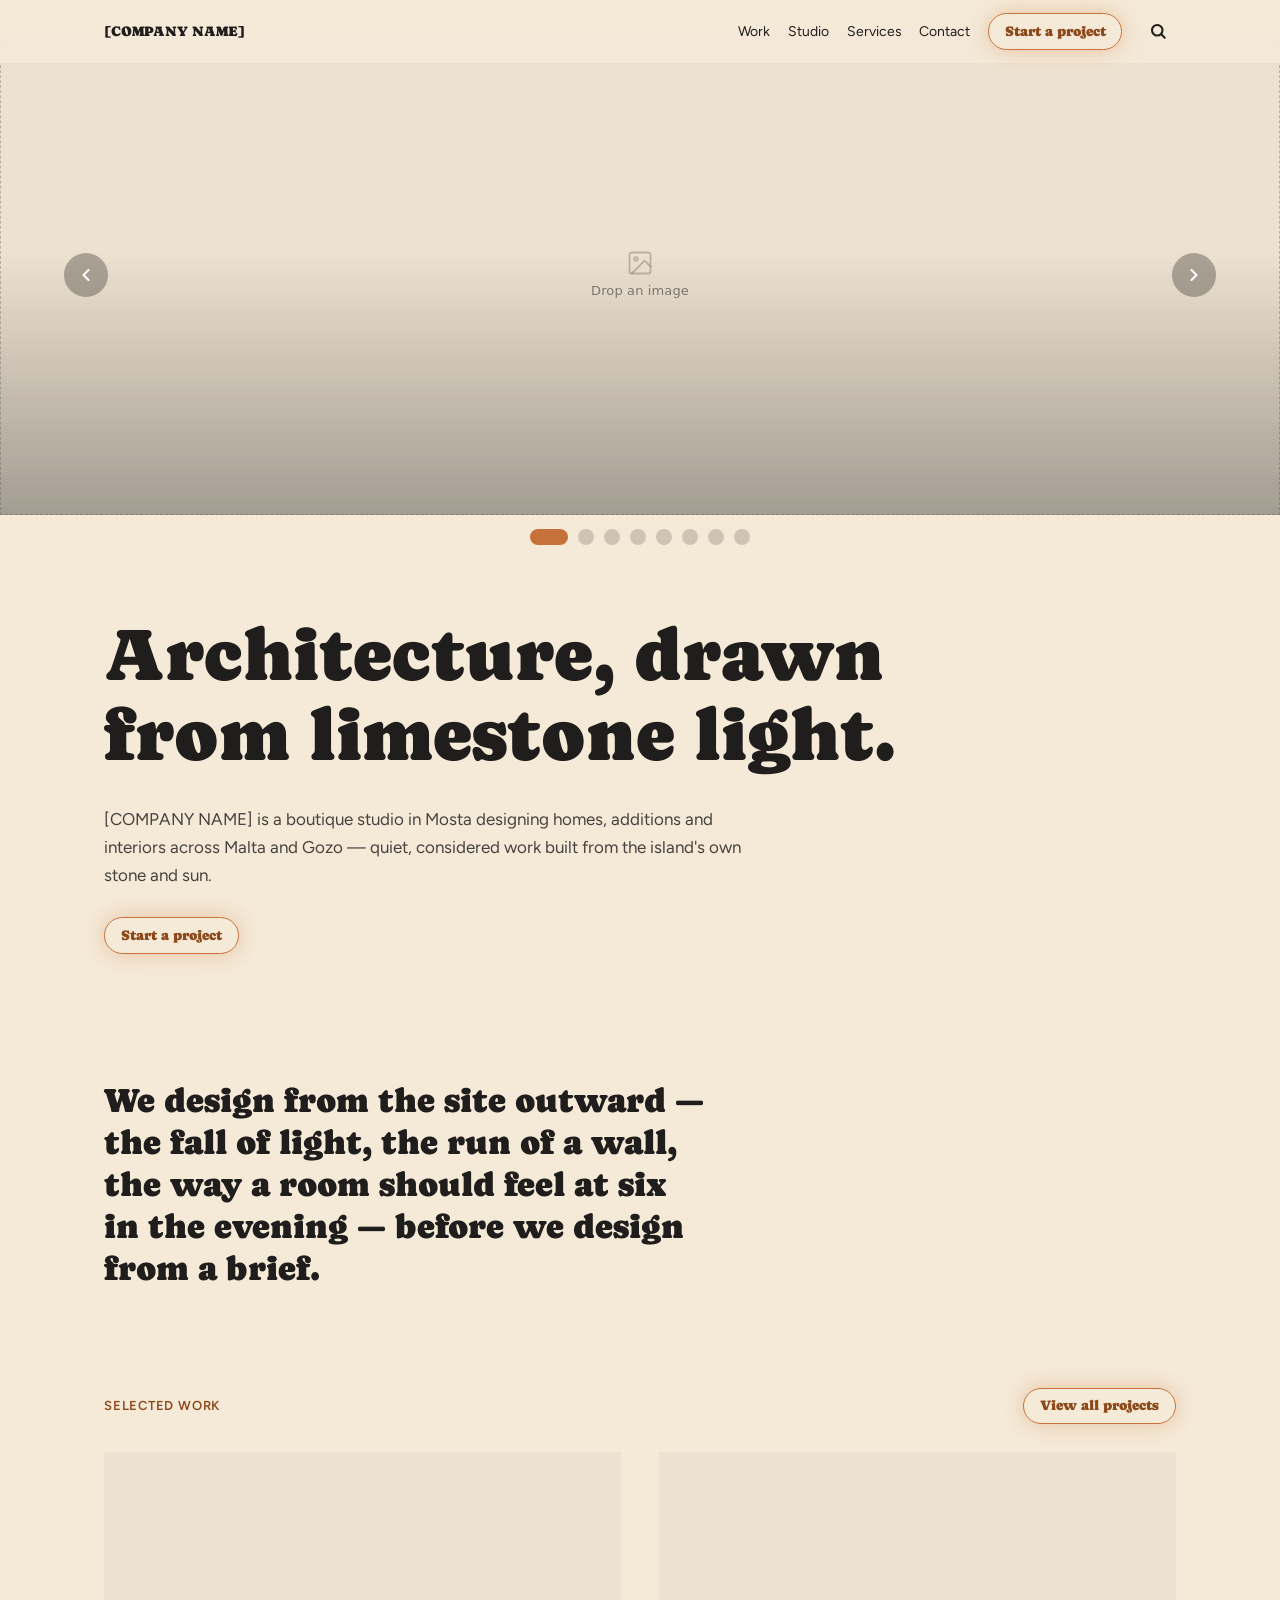
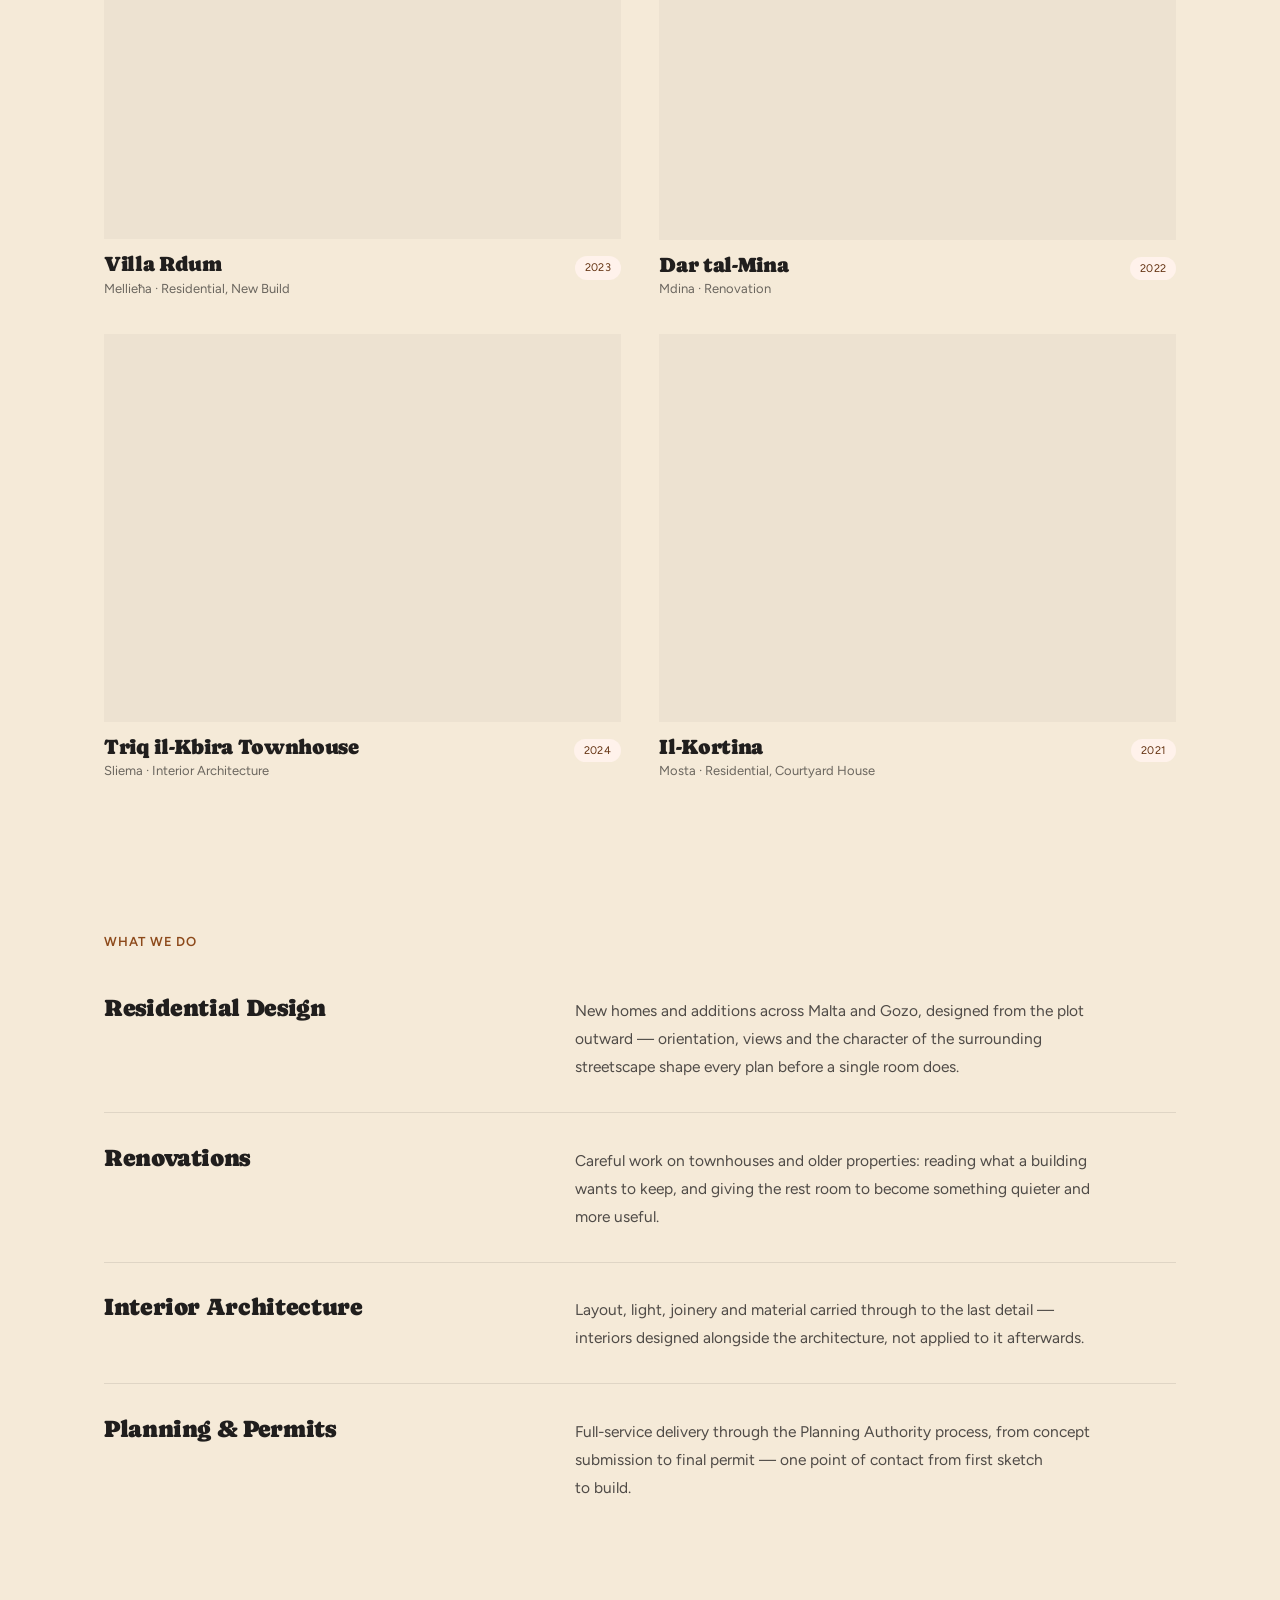
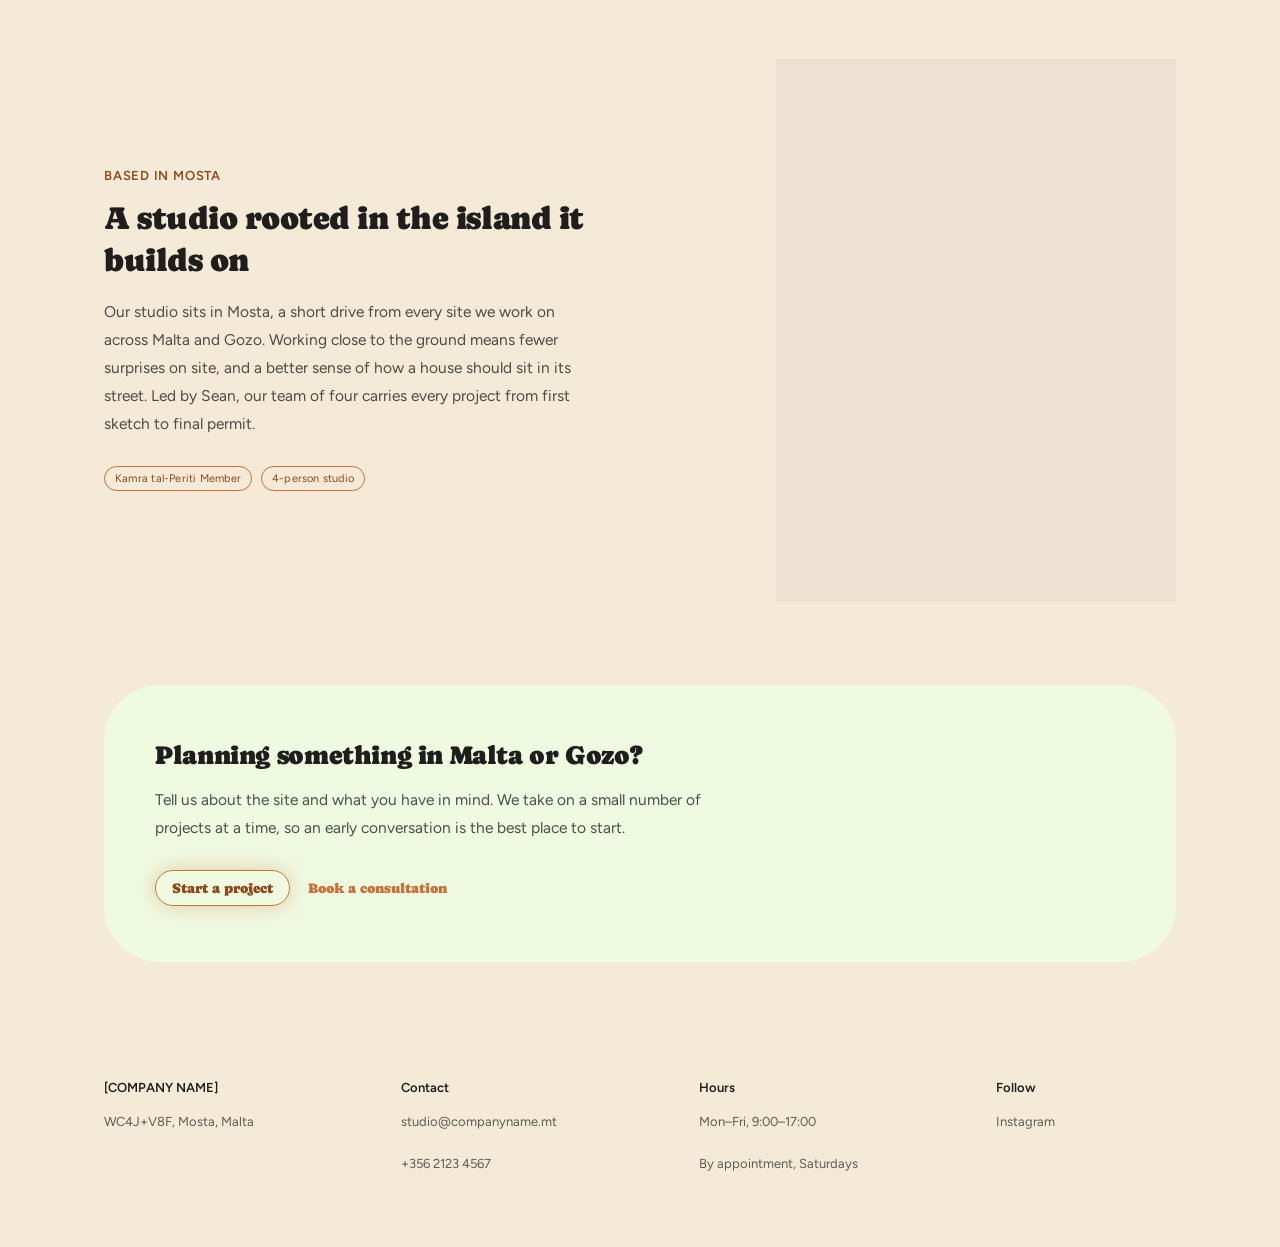
==== index.html @ 21f3906e "Init" ====
<!doctype html>
<html lang="en">
<head>
<meta charset="utf-8" />
<meta name="viewport" content="width=device-width, initial-scale=1" />
<title>[COMPANY NAME] — Architecture Studio, Mosta</title>
<script src="./ds-base.js"></script>
<style>
:root {
  --leading: 28px;
  --half: 14px;
  --edge: clamp(20px, 5vw, 72px);
  --measure: 58ch;
}
html { scroll-behavior: smooth; }
@media (prefers-reduced-motion: reduce) { html { scroll-behavior: auto; } }
body { margin: 0; text-wrap: pretty; overflow-x: clip; }
.wrap { max-width: 1200px; margin: 0 auto; padding: 0 var(--edge); }
.nav { padding-inline: max(var(--edge), calc((100% - 1200px) / 2 + var(--edge))); position: sticky; top: 0;
  background: color-mix(in srgb, var(--color-bg) 92%, transparent); backdrop-filter: blur(6px); z-index: 10; }
.nav a { white-space: nowrap; }
.nav .btn { white-space: nowrap; }
@media (max-width: 640px) { .nav a { display: none; } }

.kicker {
  display: block; font-size: 13px; line-height: var(--half);
  letter-spacing: 0.06em; text-transform: uppercase; font-weight: 600;
  color: var(--color-accent-700);
  margin: 0 0 calc(var(--leading) - var(--half));
}

/* — hero: full-bleed washed image, headline over it — */
.hero { position: relative; margin-top: calc(-1 * var(--leading)); }
.hero-carousel-wrap { position: relative; isolation: isolate; }
.hero-carousel { position: relative; isolation: isolate; height: 480px;
  display: flex; overflow-x: auto; scroll-snap-type: x mandatory; scrollbar-width: none; }
.hero-carousel::-webkit-scrollbar { display: none; }
.hero-slide { position: relative; flex: 0 0 100%; scroll-snap-align: start; height: 480px; }
.hero-slide image-slot { width: 100%; height: 100%; }
.hero-slide::after { content: ""; position: absolute; inset: 0;
  background: linear-gradient(to top, color-mix(in srgb, var(--color-neutral-900) 45%, transparent) 0%, transparent 55%); }
.hero-nav { position: absolute; top: 50%; transform: translateY(-50%); z-index: 2;
  width: 44px; height: 44px; border-radius: 50%; border: none; cursor: pointer;
  background: color-mix(in srgb, var(--color-neutral-900) 35%, transparent); color: #fff;
  display: flex; align-items: center; justify-content: center; backdrop-filter: blur(4px);
  transition: background 0.2s ease, transform 0.2s ease; }
.hero-nav:hover { background: color-mix(in srgb, var(--color-neutral-900) 50%, transparent); transform: translateY(-50%) scale(1.06); }
.hero-nav.prev { left: var(--edge); }
.hero-nav.next { right: var(--edge); }
.hero-dots { display: flex; gap: 10px; justify-content: center; padding: var(--half) 0; }
.hero-dot { width: 16px; height: 16px; border-radius: 50%; border: none; cursor: pointer; padding: 0;
  background: color-mix(in srgb, var(--color-text) 18%, transparent);
  transition: width 0.3s ease, background 0.3s ease, transform 0.2s ease; }
.hero-dot:hover { transform: scale(1.15); }
.hero-dot[aria-current="true"] { width: 38px; border-radius: 999px; background: var(--color-accent); }
.hero-dot { position: relative; overflow: hidden; }
.hero-dot::after { content: ""; position: absolute; inset: 0; border-radius: inherit;
  background: linear-gradient(90deg, transparent, color-mix(in srgb, var(--color-accent-300) 85%, transparent), transparent);
  transform: translateX(-100%); }
.hero-dot:not([aria-current="true"])::after { display: none; }
.hero-dot.sweep::after { animation: dotSweep 5s ease-in-out; }
@keyframes dotSweep { to { transform: translateX(100%); } }
.hero-inner { padding: calc(2 * var(--leading)) var(--edge) calc(1.5 * var(--leading)); width: 100%;
  max-width: 1200px; margin: 0 auto; box-sizing: border-box; }
.display {
  font-family: var(--font-heading); font-weight: var(--font-heading-weight);
  font-size: clamp(40px, 5.8vw, 76px);
  line-height: clamp(43px, 6.26vw, 82px);
  letter-spacing: 0; margin: 0; color: var(--color-text);
}
.display .line { display: block; }
.hero .sub { font-size: 17px; line-height: var(--leading); max-width: var(--measure);
  margin: calc(1.5 * var(--leading) - 1cap) 0 0; color: color-mix(in srgb, var(--color-text) 82%, transparent); }
.hero .row { display: flex; gap: var(--space-3); flex-wrap: wrap; margin-top: var(--leading); }
.hero .row .btn { white-space: nowrap; }
@media (max-width: 640px) { .hero-nav { width: 36px; height: 36px; } }

/* — studio statement — */
.statement { padding: calc(3 * var(--leading)) 0 calc(2 * var(--leading)); }
.statement p { font-family: var(--font-heading); font-weight: var(--font-heading-weight);
  font-size: clamp(24px, 2.8vw, 34px); line-height: calc(1.5 * var(--leading));
  max-width: 30ch; margin: 0; }

/* — featured projects grid — */
.work { padding: calc(1.5 * var(--leading)) 0 calc(3 * var(--leading)); }
.work-grid { display: grid; grid-template-columns: repeat(2, minmax(0, 1fr)); gap: calc(1.25 * var(--leading)) clamp(20px, 3vw, 48px); }
.proj-card { display: block; text-decoration: none; color: inherit; }
.proj-figure { margin: 0; border-radius: var(--radius-lg); overflow: hidden; aspect-ratio: 4 / 3; }
.proj-figure image-slot { width: 100%; height: 100%; transition: transform 0.5s ease; }
.proj-card:hover .proj-figure image-slot { transform: scale(1.035); }
.proj-meta { display: flex; align-items: baseline; justify-content: space-between; gap: var(--space-2);
  margin-top: var(--half); }
.proj-title { font-family: var(--font-heading); font-weight: var(--font-heading-weight);
  font-size: 21px; margin: 0; }
.proj-loc { font-size: 13px; color: color-mix(in srgb, var(--color-text) 65%, transparent); margin: 2px 0 0; }
@media (max-width: 880px) { .work-grid { grid-template-columns: 1fr; } }

/* — services / feature rows — */
.features { padding: calc(2.5 * var(--leading)) 0 calc(2.5 * var(--leading)); }
.feature { display: grid; grid-template-columns: minmax(0, 420px) minmax(0, 1fr);
  gap: var(--leading) clamp(24px, 4vw, 72px); align-items: baseline;
  padding: calc(1.1 * var(--leading)) 0; border-top: 1px solid color-mix(in srgb, var(--color-text) 10%, transparent); }
.feature:first-of-type { border-top: none; }
.f-title { position: relative; font-family: var(--font-heading); font-weight: var(--font-heading-weight);
  font-size: 24px; line-height: var(--leading); margin: 0; }
.f-title::before { content: ""; position: absolute; left: -36px; top: calc(0.5cap - 9px);
  width: 16px; height: 16px; border-radius: 50%; background: var(--color-accent); }
@media (max-width: 1280px) { .f-title::before { display: none; } }
.f-copy { font-size: 15.5px; line-height: var(--leading); margin: 0;
  color: color-mix(in srgb, var(--color-text) 78%, transparent); max-width: 52ch; }

/* — imagery split (local credibility) — */
.split { display: grid; grid-template-columns: minmax(0, 7fr) minmax(0, 5fr);
  gap: var(--leading) clamp(24px, 5vw, 96px); align-items: center;
  padding: calc(2 * var(--leading)) 0 calc(3 * var(--leading)); }
.split-title { font-family: var(--font-heading); font-weight: var(--font-heading-weight);
  font-size: 32px; line-height: calc(1.5 * var(--leading)); margin: 0; }
.split-copy .note { font-size: 15.5px; line-height: var(--leading);
  color: color-mix(in srgb, var(--color-text) 78%, transparent);
  margin: calc(var(--leading) - 1cap) 0 0; max-width: 48ch; }
.split-figure { margin: 0; width: min(400px, 100%); justify-self: end;
  border-radius: calc(2 * var(--radius-lg)); overflow: hidden; }
.split-figure image-slot { width: 100%; aspect-ratio: 493 / 668; }
.credentials { display: flex; flex-wrap: wrap; gap: var(--space-2); margin-top: var(--leading); }

/* — close / contact patch — */
.close { padding: 0 0 calc(2 * var(--leading)); }
.patch { background: var(--color-accent-2-100); border-radius: calc(2 * var(--radius-lg));
  padding: calc(2 * var(--leading)) clamp(24px, 4vw, 64px); }
.patch h3 { font-family: var(--font-heading); font-weight: var(--font-heading-weight);
  font-size: 26px; line-height: var(--leading); margin: 0; }
.patch .sub { font-size: 15.5px; line-height: var(--leading);
  color: color-mix(in srgb, var(--color-text) 78%, transparent);
  margin: calc(var(--leading) - 1cap) 0 0; max-width: var(--measure); }
.patch .row { display: flex; gap: var(--space-3); flex-wrap: wrap; margin-top: var(--leading); }

footer { padding: calc(2 * var(--leading)) 0; display: flex; justify-content: space-between;
  flex-wrap: wrap; gap: var(--leading); font-size: 13px; line-height: var(--leading);
  color: color-mix(in srgb, var(--color-text) 70%, transparent); }
footer .col { min-width: 180px; }
footer .col-title { font-weight: 600; color: var(--color-text); margin-bottom: 6px; }
footer a { color: inherit; }

a { color: var(--color-accent-700); text-decoration: none; }
a:hover { color: var(--color-accent-800); text-decoration: underline; }

.btn-primary { box-shadow: 0 0 22px color-mix(in srgb, var(--color-accent) 34%, transparent); background: transparent !important; }
.btn-primary:hover, .btn-primary:active { box-shadow: 0 0 22px color-mix(in srgb, var(--color-accent-600) 38%, transparent); background: transparent !important; }
a.btn:hover, a.btn-primary:hover { text-decoration: none; }
a.btn-primary:hover { color: var(--color-bg); }
#search-overlay { opacity: 0; transition: opacity 0.28s ease; }
#search-overlay.open { opacity: 1; }
#search-overlay .search-outer { transform-origin: top center; transform: scaleY(0.82) rotate(-0.5deg);
  transition: transform 0.42s cubic-bezier(0.34, 1.56, 0.64, 1); }
#search-overlay .search-inner { transform-origin: center; transform: scaleX(0.82);
  transition: transform 0.42s cubic-bezier(0.34, 1.56, 0.64, 1) 0.07s; }
#search-overlay.open .search-outer { transform: scaleY(1) rotate(0deg); }
#search-overlay.open .search-inner { transform: scaleX(1); }
#nav-search-btn { border-radius: 999px; transition: background 0.2s ease, color 0.2s ease; }
#nav-search-btn:hover { background: color-mix(in srgb, var(--color-accent) 14%, transparent); color: var(--color-accent-700); }

.btn-primary { position: relative; color: var(--color-accent-700);
  border: 1.5px solid var(--color-accent); overflow: hidden; z-index: 0; transition: color 0.35s ease 0.05s;
  white-space: nowrap; --fx: 0%; --fy: 100%; }
.btn-primary::before { content: ""; position: absolute; inset: -1px; z-index: -1; border-radius: 6px;
  background: var(--color-accent); transform: translate(var(--fx), var(--fy)); transition: transform 0.4s cubic-bezier(0.22, 1, 0.36, 1), border-radius 0.4s ease; }
.btn-primary.fill-in { color: var(--color-bg); }
.btn-primary.fill-in::before { transform: translate(0, 0); border-radius: inherit; }
a.btn-primary:hover { color: var(--color-bg); }

/* — tweakable: mood (which accent leads the page voice) — */
html { --mood-primary: var(--color-accent); --mood-primary-700: var(--color-accent-700);
  --mood-secondary-100: var(--color-accent-2-100); }
html[data-mood="sage"] { --mood-primary: var(--color-accent-2); --mood-primary-700: var(--color-accent-2-700);
  --mood-secondary-100: var(--color-accent-100); }
.kicker { color: var(--mood-primary-700); }
.f-title::before { background: var(--mood-primary); }
.patch { background: var(--mood-secondary-100); }
.credentials .tag-outline { border-color: var(--mood-primary); color: var(--mood-primary-700); }

/* — tweakable: density (the page's rhythm unit) — */
html[data-density="compact"] { --leading: 21px; }

/* — tweakable: hero treatment (full-bleed statement vs. framed quiet) — */
html[data-hero="framed"] .hero { margin: calc(1.5 * var(--leading)) auto 0; max-width: calc(1200px + 2 * var(--edge));
  padding-inline: var(--edge); box-sizing: border-box; min-height: 0; aspect-ratio: 21 / 9; }
html[data-hero="framed"] .hero-carousel-wrap { border-radius: calc(2 * var(--radius-lg)); overflow: hidden; }
html[data-hero="framed"] .hero-inner { padding: calc(1.25 * var(--leading)); max-width: none; }

/* — tweaks panel — */
#tweaks-toggle { position: fixed; bottom: 20px; right: 20px; z-index: 100; }
#tweaks-panel { position: fixed; bottom: 68px; right: 20px; z-index: 100; width: 260px;
  background: var(--color-surface); border-radius: var(--radius-lg); box-shadow: var(--shadow-lg);
  padding: var(--space-3); display: none; }
#tweaks-panel.open { display: block; }
#tweaks-panel h4 { font-family: var(--font-body); font-weight: 700; font-size: 12px;
  letter-spacing: 0.04em; text-transform: uppercase; margin: 0 0 8px; color: color-mix(in srgb, var(--color-text) 60%, transparent); }
#tweaks-panel .tweak-group { margin-bottom: var(--space-3); }
#tweaks-panel .tweak-group:last-child { margin-bottom: 0; }
#tweaks-panel .seg-row { display: flex; gap: 6px; }
#tweaks-panel .seg-btn { flex: 1; font-size: 12px; padding: 7px 4px; border-radius: 999px;
  border: 1px solid var(--color-divider); background: transparent; color: var(--color-text); cursor: pointer; font-family: var(--font-body); }
#tweaks-panel .seg-btn[aria-pressed="true"] { background: var(--color-accent); border-color: var(--color-accent); color: #fff; }

@media (max-width: 720px) {
  .split { grid-template-columns: 1fr; }
  .split-figure { order: -1; justify-self: start; }
  .feature { grid-template-columns: 1fr; gap: var(--half); }
}

/* — scroll reveal — */
.reveal { opacity: 0; transform: translateY(24px); transition: opacity 0.7s ease, transform 0.7s ease; }
.reveal.is-visible { opacity: 1; transform: translateY(0); }
.reveal-stagger > * { opacity: 0; transform: translateY(24px); transition: opacity 0.6s ease, transform 0.6s ease; }
.reveal-stagger.is-visible > * { opacity: 1; transform: translateY(0); }
.reveal-stagger.is-visible > *:nth-child(1) { transition-delay: 0.05s; }
.reveal-stagger.is-visible > *:nth-child(2) { transition-delay: 0.12s; }
.reveal-stagger.is-visible > *:nth-child(3) { transition-delay: 0.19s; }
.reveal-stagger.is-visible > *:nth-child(4) { transition-delay: 0.26s; }
.reveal-stagger.is-visible > *:nth-child(5) { transition-delay: 0.33s; }
.reveal-stagger.is-visible > *:nth-child(6) { transition-delay: 0.4s; }
@media (prefers-reduced-motion: reduce) {
  .reveal, .reveal-stagger > * { opacity: 1; transform: none; transition: none; }
}
</style>
</head>
<body>
<nav class="nav">
  <a href="index.html" class="nav-brand" style="text-decoration:none;color:inherit;">[COMPANY NAME]</a>
  <a href="#work">Work</a>
  <a href="#studio">Studio</a>
  <a href="#services">Services</a>
  <a href="#contact">Contact</a>
  <button type="button" class="btn btn-primary">Start a project</button>
  <button type="button" class="btn btn-icon" id="nav-search-btn" aria-label="Search the site (⌘/Ctrl + Space)" title="Search (⌘/Ctrl + Space)" aria-haspopup="dialog">
    <svg width="18" height="18" viewBox="0 0 24 24" fill="none" stroke="currentColor" stroke-width="2.75" stroke-linecap="round" stroke-linejoin="round"><circle cx="11" cy="11" r="7"></circle><line x1="21" y1="21" x2="16.65" y2="16.65"></line></svg>
  </button>
</nav>

<div id="search-overlay" style="display:none; position:fixed; inset:0; z-index:200; background:color-mix(in srgb, var(--color-neutral-900) 55%, transparent); backdrop-filter:blur(2px); align-items:flex-start; justify-content:center;">
 <div class="search-outer" style="width:100%; max-width:640px; margin:12vh 0 0;">
  <div class="search-inner" style="background:var(--color-bg); border-radius:var(--radius-lg); padding:var(--space-3); box-shadow:var(--shadow-lg);">
    <input type="search" id="site-search-input" placeholder="Search projects, services, pages…" aria-label="Search the site"
      style="width:100%; box-sizing:border-box; font-size:18px; font-family:var(--font-body); padding:12px 14px; border:1px solid var(--color-divider); border-radius:var(--radius-md); background:var(--color-surface); color:var(--color-text);" />
    <div id="site-search-results" style="margin-top:var(--half); max-height:50vh; overflow-y:auto; scrollbar-width:none;"></div>
    <style>#site-search-results::-webkit-scrollbar{display:none;}</style>
  </div>
 </div>
</div>

<section class="hero">
  <div class="hero-carousel-wrap">
    <div class="hero-carousel" id="hero-carousel">
      <figure class="hero-slide washed"><image-slot id="hero-photo-1" shape="rect" role="img" aria-label="Sunlit limestone facade of a residence in Malta"></image-slot></figure>
      <figure class="hero-slide washed"><image-slot id="hero-photo-2" shape="rect" role="img" aria-label="Courtyard house with olive tree, Mosta"></image-slot></figure>
      <figure class="hero-slide washed"><image-slot id="hero-photo-3" shape="rect" role="img" aria-label="Restored townhouse interior, Mdina"></image-slot></figure>
      <figure class="hero-slide washed"><image-slot id="hero-photo-4" shape="rect" role="img" aria-label="Living room opening onto the bay, Mellieħa"></image-slot></figure>
      <figure class="hero-slide washed"><image-slot id="hero-photo-5" shape="rect" role="img" aria-label="Timber joinery detail, Sliema townhouse"></image-slot></figure>
      <figure class="hero-slide washed"><image-slot id="hero-photo-6" shape="rect" role="img" aria-label="Limestone facade detail at dusk"></image-slot></figure>
      <figure class="hero-slide washed"><image-slot id="hero-photo-7" shape="rect" role="img" aria-label="Stone terrace overlooking the countryside, Gozo"></image-slot></figure>
      <figure class="hero-slide washed"><image-slot id="hero-photo-8" shape="rect" role="img" aria-label="Farmhouse renovation living wing, Mosta"></image-slot></figure>
      <figure class="hero-slide washed" aria-hidden="true"><image-slot id="hero-photo-1-clone" shape="rect" role="img" aria-label="Sunlit limestone facade of a residence in Malta"></image-slot></figure>
    </div>
    <button type="button" class="hero-nav prev" id="hero-prev" aria-label="Previous image">
      <svg width="20" height="20" viewBox="0 0 24 24" fill="none" stroke="currentColor" stroke-width="2.5" stroke-linecap="round" stroke-linejoin="round"><polyline points="15 18 9 12 15 6"></polyline></svg>
    </button>
    <button type="button" class="hero-nav next" id="hero-next" aria-label="Next image">
      <svg width="20" height="20" viewBox="0 0 24 24" fill="none" stroke="currentColor" stroke-width="2.5" stroke-linecap="round" stroke-linejoin="round"><polyline points="9 18 15 12 9 6"></polyline></svg>
    </button>
  </div>
  <div class="hero-dots" id="hero-dots"></div>
  <div class="hero-inner">
    <h1 class="display"><span class="line">Architecture, drawn</span> <span class="line">from limestone light.</span></h1>
    <p class="sub">[COMPANY NAME] is a boutique studio in Mosta designing homes, additions and interiors across Malta and Gozo — quiet, considered work built from the island's own stone and sun.</p>
    <div class="row">
      <button type="button" class="btn btn-primary">Start a project</button>
    </div>
  </div>
</section>

<div class="wrap">

  <section class="statement reveal" id="studio">
    <p>We design from the site outward — the fall of light, the run of a wall, the way a room should feel at six in the evening — before we design from a brief.</p>
  </section>

  <section class="work" id="work">
    <div class="reveal" style="display:flex; align-items:baseline; justify-content:space-between; gap:var(--space-3); flex-wrap:wrap;">
      <span class="kicker" style="margin-bottom:0;">Selected work</span>
      <a href="work.html" class="btn btn-primary" style="white-space:nowrap;">View all projects</a>
    </div>
    <div class="work-grid reveal-stagger" id="featured-grid" style="margin-top:var(--leading);"></div>
  </section>

  <section class="features" id="services">
    <span class="kicker reveal">What we do</span>
    <div class="feature reveal">
      <h2 class="f-title">Residential Design</h2>
      <p class="f-copy">New homes and additions across Malta and Gozo, designed from the plot outward — orientation, views and the character of the surrounding streetscape shape every plan before a single room does.</p>
    </div>
    <div class="feature reveal">
      <h2 class="f-title">Renovations</h2>
      <p class="f-copy">Careful work on townhouses and older properties: reading what a building wants to keep, and giving the rest room to become something quieter and more useful.</p>
    </div>
    <div class="feature reveal">
      <h2 class="f-title">Interior Architecture</h2>
      <p class="f-copy">Layout, light, joinery and material carried through to the last detail — interiors designed alongside the architecture, not applied to it afterwards.</p>
    </div>
    <div class="feature reveal">
      <h2 class="f-title">Planning &amp; Permits</h2>
      <p class="f-copy">Full-service delivery through the Planning Authority process, from concept submission to final permit — one point of contact from first sketch to build.</p>
    </div>
  </section>

  <section class="split">
    <div class="split-copy reveal">
      <span class="kicker">Based in Mosta</span>
      <h2 class="split-title">A studio rooted in the island it builds on</h2>
      <p class="note">Our studio sits in Mosta, a short drive from every site we work on across Malta and Gozo. Working close to the ground means fewer surprises on site, and a better sense of how a house should sit in its street. Led by Sean, our team of four carries every project from first sketch to final permit.</p>
      <div class="credentials">
        <span class="tag tag-outline">Kamra tal-Periti Member</span>
        <span class="tag tag-outline">4-person studio</span>
      </div>
    </div>
    <figure class="split-figure washed reveal">
      <image-slot id="studio-photo" shape="rect" role="img" aria-label="Studio workspace with material samples and drawings"></image-slot>
    </figure>
  </section>

  <section class="close reveal" id="contact">
    <div class="patch">
      <h3>Planning something in Malta or Gozo?</h3>
      <p class="sub">Tell us about the site and what you have in mind. We take on a small number of projects at a time, so an early conversation is the best place to start.</p>
      <div class="row">
        <button type="button" class="btn btn-primary">Start a project</button>
        <button type="button" class="btn btn-ghost">Book a consultation</button>
      </div>
    </div>
  </section>

  <footer>
    <div class="col">
      <p class="col-title">[COMPANY NAME]</p>
      <p>WC4J+V8F, Mosta, Malta</p>
    </div>
    <div class="col">
      <p class="col-title">Contact</p>
      <p><a href="mailto:studio@companyname.mt">studio@companyname.mt</a></p>
      <p><a href="tel:+35621234567">+356 2123 4567</a></p>
    </div>
    <div class="col">
      <p class="col-title">Hours</p>
      <p>Mon–Fri, 9:00–17:00</p>
      <p>By appointment, Saturdays</p>
    </div>
    <div class="col">
      <p class="col-title">Follow</p>
      <p><a href="#">Instagram</a></p>
    </div>
  </footer>
</div>
<script src="image-slot.js"></script>
<script src="projects-data.js"></script>
<script>
(async () => {
  const projects = await loadProjects();
  const featured = projects.filter(p => p.featured);
  document.getElementById('featured-grid').innerHTML = featured.map(projectCardHTML).join('');
  wireSiteSearch(projects);

  const carousel = document.getElementById('hero-carousel');
  const slides = [...carousel.children];
  const realCount = slides.length - 1;
  const dotsWrap = document.getElementById('hero-dots');
  dotsWrap.innerHTML = slides.slice(0, realCount).map((_, i) => `<button type="button" class="hero-dot" aria-label="Go to image ${i + 1}" aria-current="${i === 0}"></button>`).join('');
  const dots = [...dotsWrap.children];
  let active = 0, timer, isSyncing = false;

  function setDot(i) { dots.forEach((d, di) => d.setAttribute('aria-current', String(di === i))); }

  function goTo(i, instant) {
    active = i;
    isSyncing = true;
    carousel.scrollTo({ left: carousel.clientWidth * active, behavior: instant ? 'auto' : 'smooth' });
    setDot(((active % realCount) + realCount) % realCount);
    clearTimeout(carousel._syncEnd);
    carousel._syncEnd = setTimeout(() => {
      isSyncing = false;
      if (active === realCount) { active = 0; goTo(0, true); }
    }, instant ? 0 : 500);
  }
  dots.forEach((d, i) => d.addEventListener('click', () => { goTo(i); resetTimer(); }));
  document.getElementById('hero-prev').addEventListener('click', () => { goTo(Math.max(active - 1, 0)); resetTimer(); });
  document.getElementById('hero-next').addEventListener('click', () => { goTo(active + 1); resetTimer(); });
  carousel.addEventListener('scroll', () => {
    if (isSyncing) return;
    const i = Math.round(carousel.scrollLeft / carousel.clientWidth);
    if (i !== active) { active = i; setDot(((active % realCount) + realCount) % realCount); }
  }, { passive: true });
  function resetTimer() { clearInterval(timer); timer = setInterval(() => goTo(active + 1), 5000); }
  resetTimer();

  const io = new IntersectionObserver((entries) => {
    entries.forEach(entry => {
      if (entry.isIntersecting) { entry.target.classList.add('is-visible'); io.unobserve(entry.target); }
    });
  }, { threshold: 0.1, rootMargin: '0px 0px -60px 0px' });
  const revealEls = [...document.querySelectorAll('.reveal, .reveal-stagger')];
  revealEls.forEach(el => io.observe(el));
  function checkFallback() {
    revealEls.forEach(el => {
      if (el.classList.contains('is-visible')) return;
      const r = el.getBoundingClientRect();
      if (r.top < window.innerHeight - 40 && r.bottom > 0) el.classList.add('is-visible');
    });
  }
  checkFallback();
  window.addEventListener('scroll', checkFallback, { passive: true });
  window.addEventListener('resize', checkFallback);

  dots.forEach(d => {
    d.classList.add('sweep');
    d.addEventListener('animationend', () => d.classList.remove('sweep'));
  });
  setInterval(() => dots.forEach(d => { d.classList.remove('sweep'); void d.offsetWidth; d.classList.add('sweep'); }), 5000);

  document.querySelectorAll('.btn-primary').forEach(btn => {
    function edgeOffset(e) {
      const r = btn.getBoundingClientRect();
      const relY = (e.clientY - r.top) / r.height;
      return relY < 0.5 ? ['0%', '-100%'] : ['0%', '100%'];
    }
    btn.addEventListener('mouseenter', e => {
      const [fx, fy] = edgeOffset(e);
      btn.style.setProperty('--fx', fx);
      btn.style.setProperty('--fy', fy);
      btn.classList.add('fill-in');
    });
    btn.addEventListener('mouseleave', e => {
      const [fx, fy] = edgeOffset(e);
      btn.classList.remove('fill-in');
      btn.style.setProperty('--fx', fx);
      btn.style.setProperty('--fy', fy);
    });
  });
})();
</script>
</body>
</html>
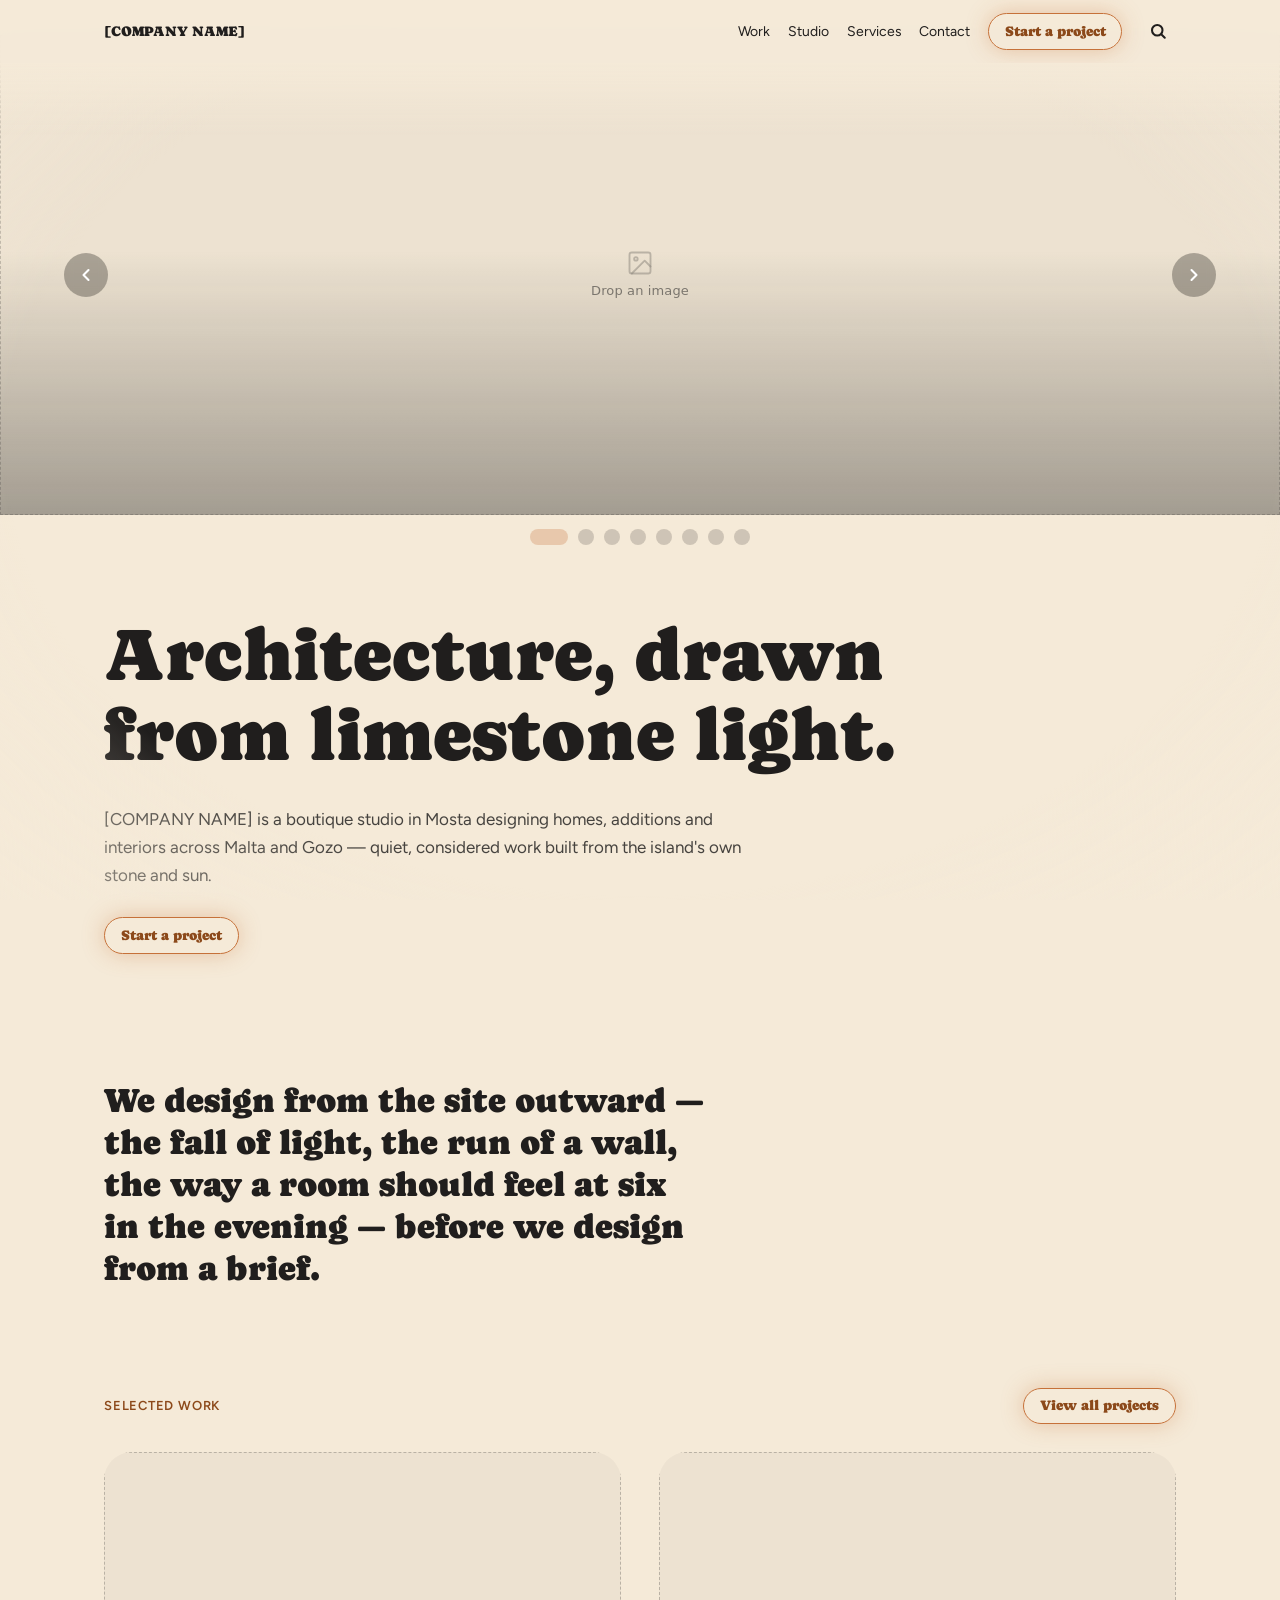
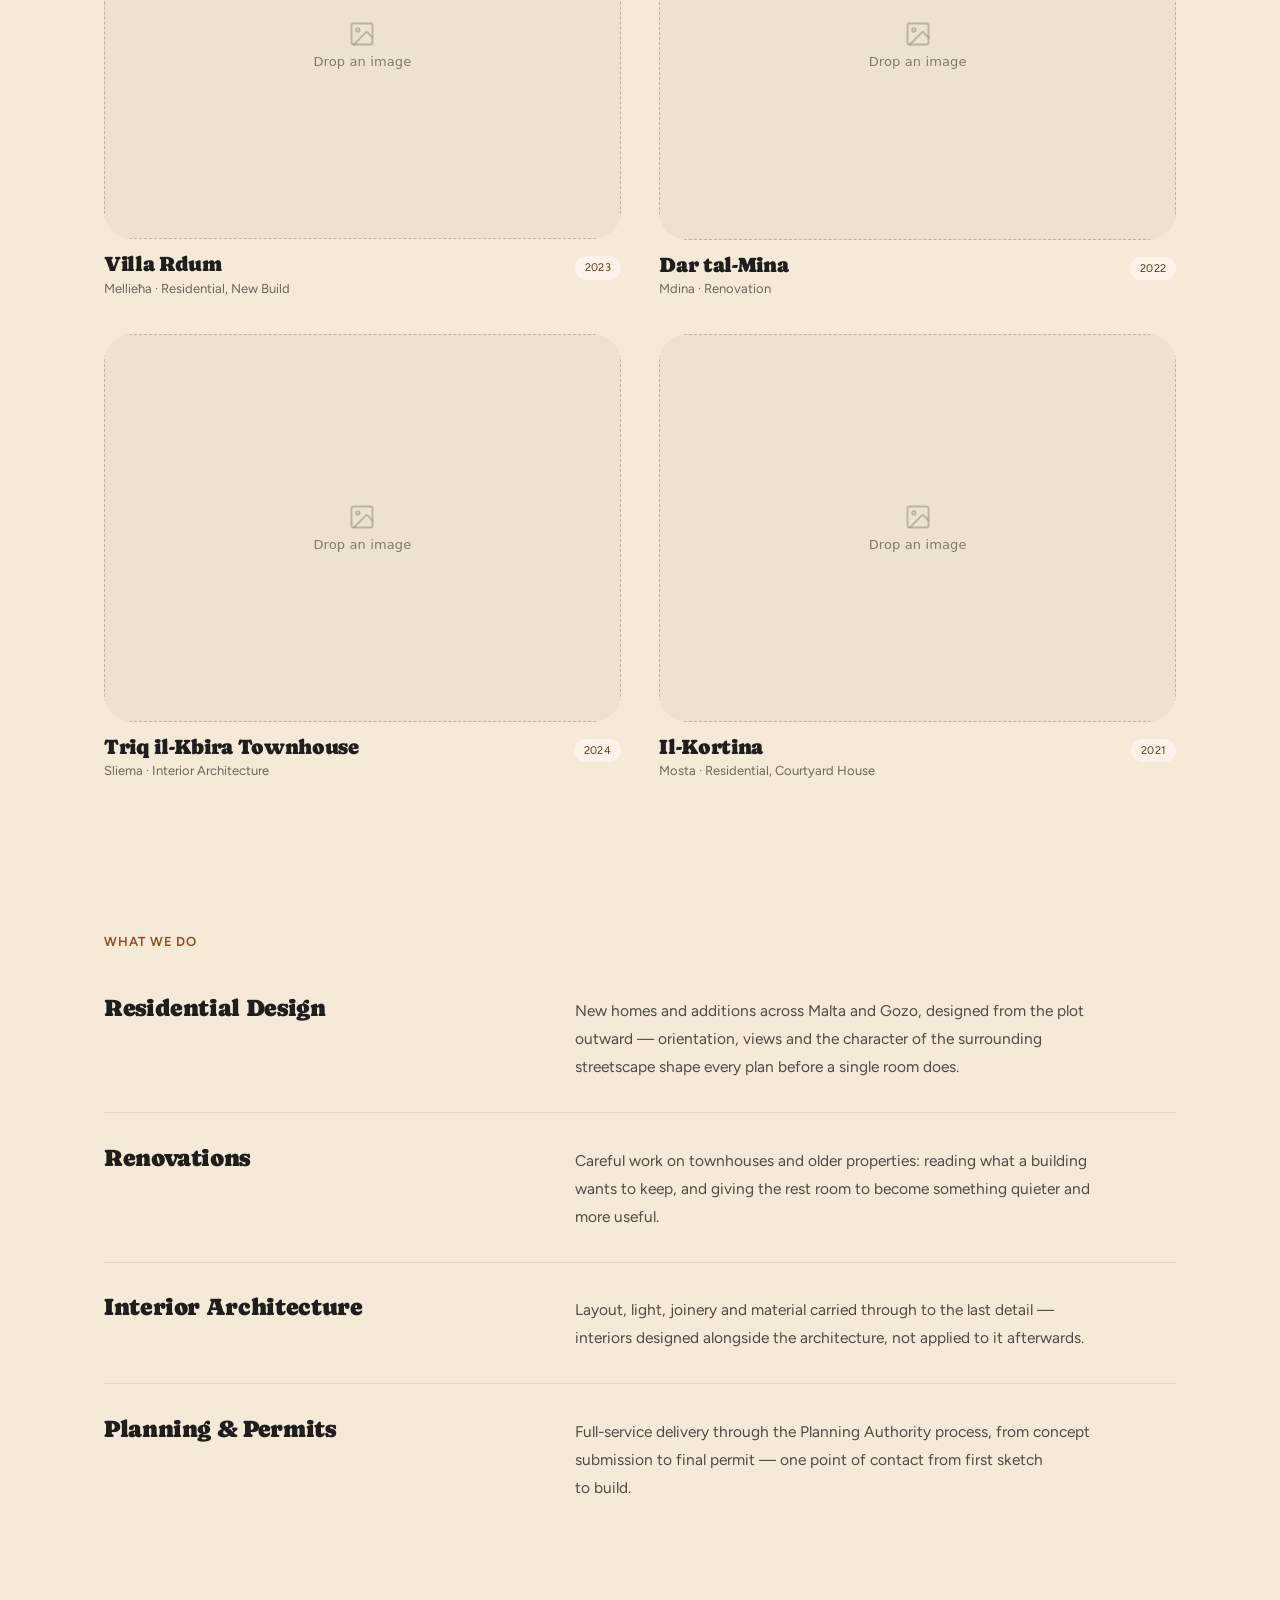
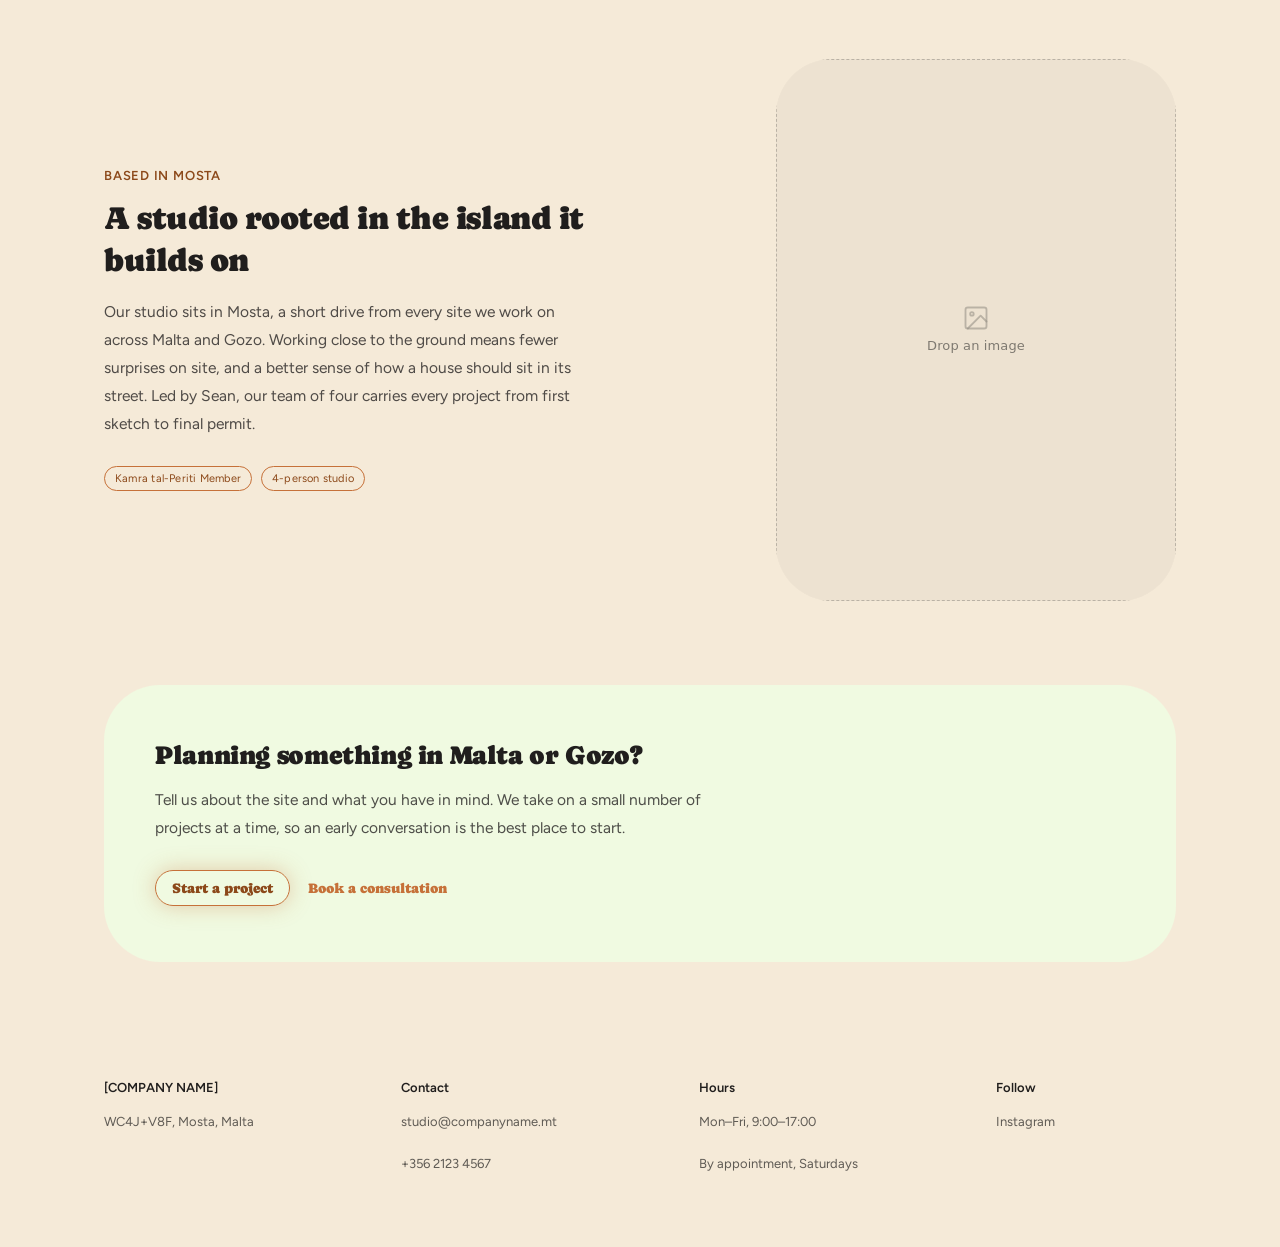
==== commit af6c38d0: "some things visual" ====
--- a/index.html
+++ b/index.html
@@ -15,9 +15,17 @@
 html { scroll-behavior: smooth; }
 @media (prefers-reduced-motion: reduce) { html { scroll-behavior: auto; } }
 body { margin: 0; text-wrap: pretty; overflow-x: clip; }
+.viewport-vignette { position: fixed; inset: 0; z-index: 50; pointer-events: none;
+  background: radial-gradient(ellipse at center, transparent 70%, color-mix(in srgb, var(--color-bg) 55%, transparent) 100%); }
 .wrap { max-width: 1200px; margin: 0 auto; padding: 0 var(--edge); }
 .nav { padding-inline: max(var(--edge), calc((100% - 1200px) / 2 + var(--edge))); position: sticky; top: 0;
-  background: color-mix(in srgb, var(--color-bg) 92%, transparent); backdrop-filter: blur(6px); z-index: 10; }
+  background: color-mix(in srgb, var(--color-bg) 92%, transparent); backdrop-filter: blur(6px); z-index: 60; }
+.nav::after { content: ""; position: absolute; left: 0; right: 0; top: 100%; height: 72px; pointer-events: none;
+  background: linear-gradient(to bottom,
+    color-mix(in srgb, var(--color-bg) 92%, transparent) 0%,
+    color-mix(in srgb, var(--color-bg) 70%, transparent) 30%,
+    color-mix(in srgb, var(--color-bg) 35%, transparent) 60%,
+    transparent 100%); }
 .nav a { white-space: nowrap; }
 .nav .btn { white-space: nowrap; }
 @media (max-width: 640px) { .nav a { display: none; } }
@@ -52,14 +60,12 @@
   background: color-mix(in srgb, var(--color-text) 18%, transparent);
   transition: width 0.3s ease, background 0.3s ease, transform 0.2s ease; }
 .hero-dot:hover { transform: scale(1.15); }
-.hero-dot[aria-current="true"] { width: 38px; border-radius: 999px; background: var(--color-accent); }
+.hero-dot[aria-current="true"] { width: 38px; border-radius: 999px; background: color-mix(in srgb, var(--color-accent) 28%, transparent); }
 .hero-dot { position: relative; overflow: hidden; }
 .hero-dot::after { content: ""; position: absolute; inset: 0; border-radius: inherit;
-  background: linear-gradient(90deg, transparent, color-mix(in srgb, var(--color-accent-300) 85%, transparent), transparent);
-  transform: translateX(-100%); }
-.hero-dot:not([aria-current="true"])::after { display: none; }
-.hero-dot.sweep::after { animation: dotSweep 5s ease-in-out; }
-@keyframes dotSweep { to { transform: translateX(100%); } }
+  background: var(--color-accent); transform-origin: left center; transform: scaleX(0); }
+.hero-dot.filling::after { animation: dotFill 5s linear forwards; }
+@keyframes dotFill { from { transform: scaleX(0); } to { transform: scaleX(1); } }
 .hero-inner { padding: calc(2 * var(--leading)) var(--edge) calc(1.5 * var(--leading)); width: 100%;
   max-width: 1200px; margin: 0 auto; box-sizing: border-box; }
 .display {
@@ -225,6 +231,7 @@
 </style>
 </head>
 <body>
+<div class="viewport-vignette"></div>
 <nav class="nav">
   <a href="index.html" class="nav-brand" style="text-decoration:none;color:inherit;">[COMPANY NAME]</a>
   <a href="#work">Work</a>
@@ -333,7 +340,7 @@
       <p class="sub">Tell us about the site and what you have in mind. We take on a small number of projects at a time, so an early conversation is the best place to start.</p>
       <div class="row">
         <button type="button" class="btn btn-primary">Start a project</button>
-        <button type="button" class="btn btn-ghost">Book a consultation</button>
+        <a href="mailto:studio@companyname.mt?subject=Consultation%20request" class="btn btn-ghost">Book a consultation</a>
       </div>
     </div>
   </section>
@@ -376,7 +383,14 @@
   const dots = [...dotsWrap.children];
   let active = 0, timer, isSyncing = false;
 
-  function setDot(i) { dots.forEach((d, di) => d.setAttribute('aria-current', String(di === i))); }
+  function setDot(i) {
+    dots.forEach((d, di) => {
+      d.setAttribute('aria-current', String(di === i));
+      d.classList.remove('filling');
+    });
+    void dots[i].offsetWidth;
+    dots[i].classList.add('filling');
+  }
 
   function goTo(i, instant) {
     active = i;
@@ -402,7 +416,7 @@
 
   const io = new IntersectionObserver((entries) => {
     entries.forEach(entry => {
-      if (entry.isIntersecting) { entry.target.classList.add('is-visible'); io.unobserve(entry.target); }
+      entry.target.classList.toggle('is-visible', entry.isIntersecting);
     });
   }, { threshold: 0.1, rootMargin: '0px 0px -60px 0px' });
   const revealEls = [...document.querySelectorAll('.reveal, .reveal-stagger')];
@@ -417,12 +431,6 @@
   checkFallback();
   window.addEventListener('scroll', checkFallback, { passive: true });
   window.addEventListener('resize', checkFallback);
-
-  dots.forEach(d => {
-    d.classList.add('sweep');
-    d.addEventListener('animationend', () => d.classList.remove('sweep'));
-  });
-  setInterval(() => dots.forEach(d => { d.classList.remove('sweep'); void d.offsetWidth; d.classList.add('sweep'); }), 5000);
 
   document.querySelectorAll('.btn-primary').forEach(btn => {
     function edgeOffset(e) {
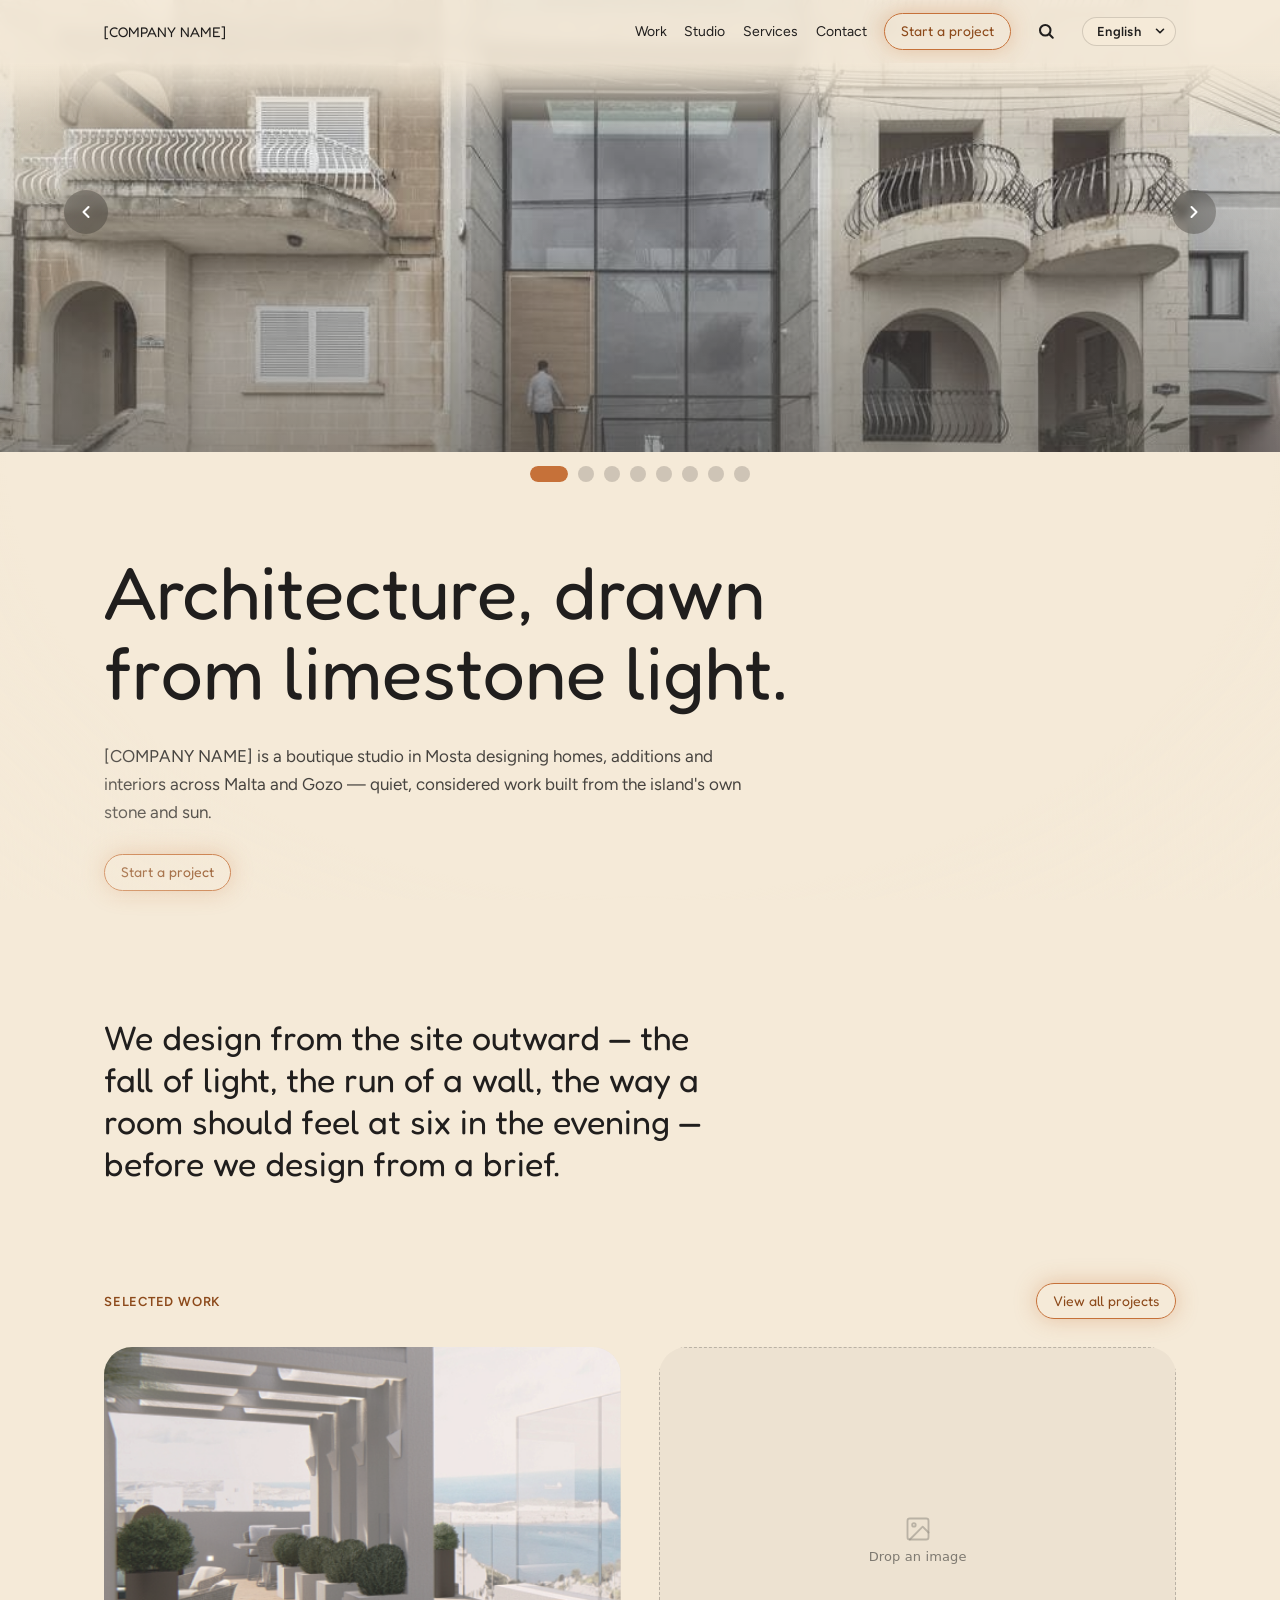
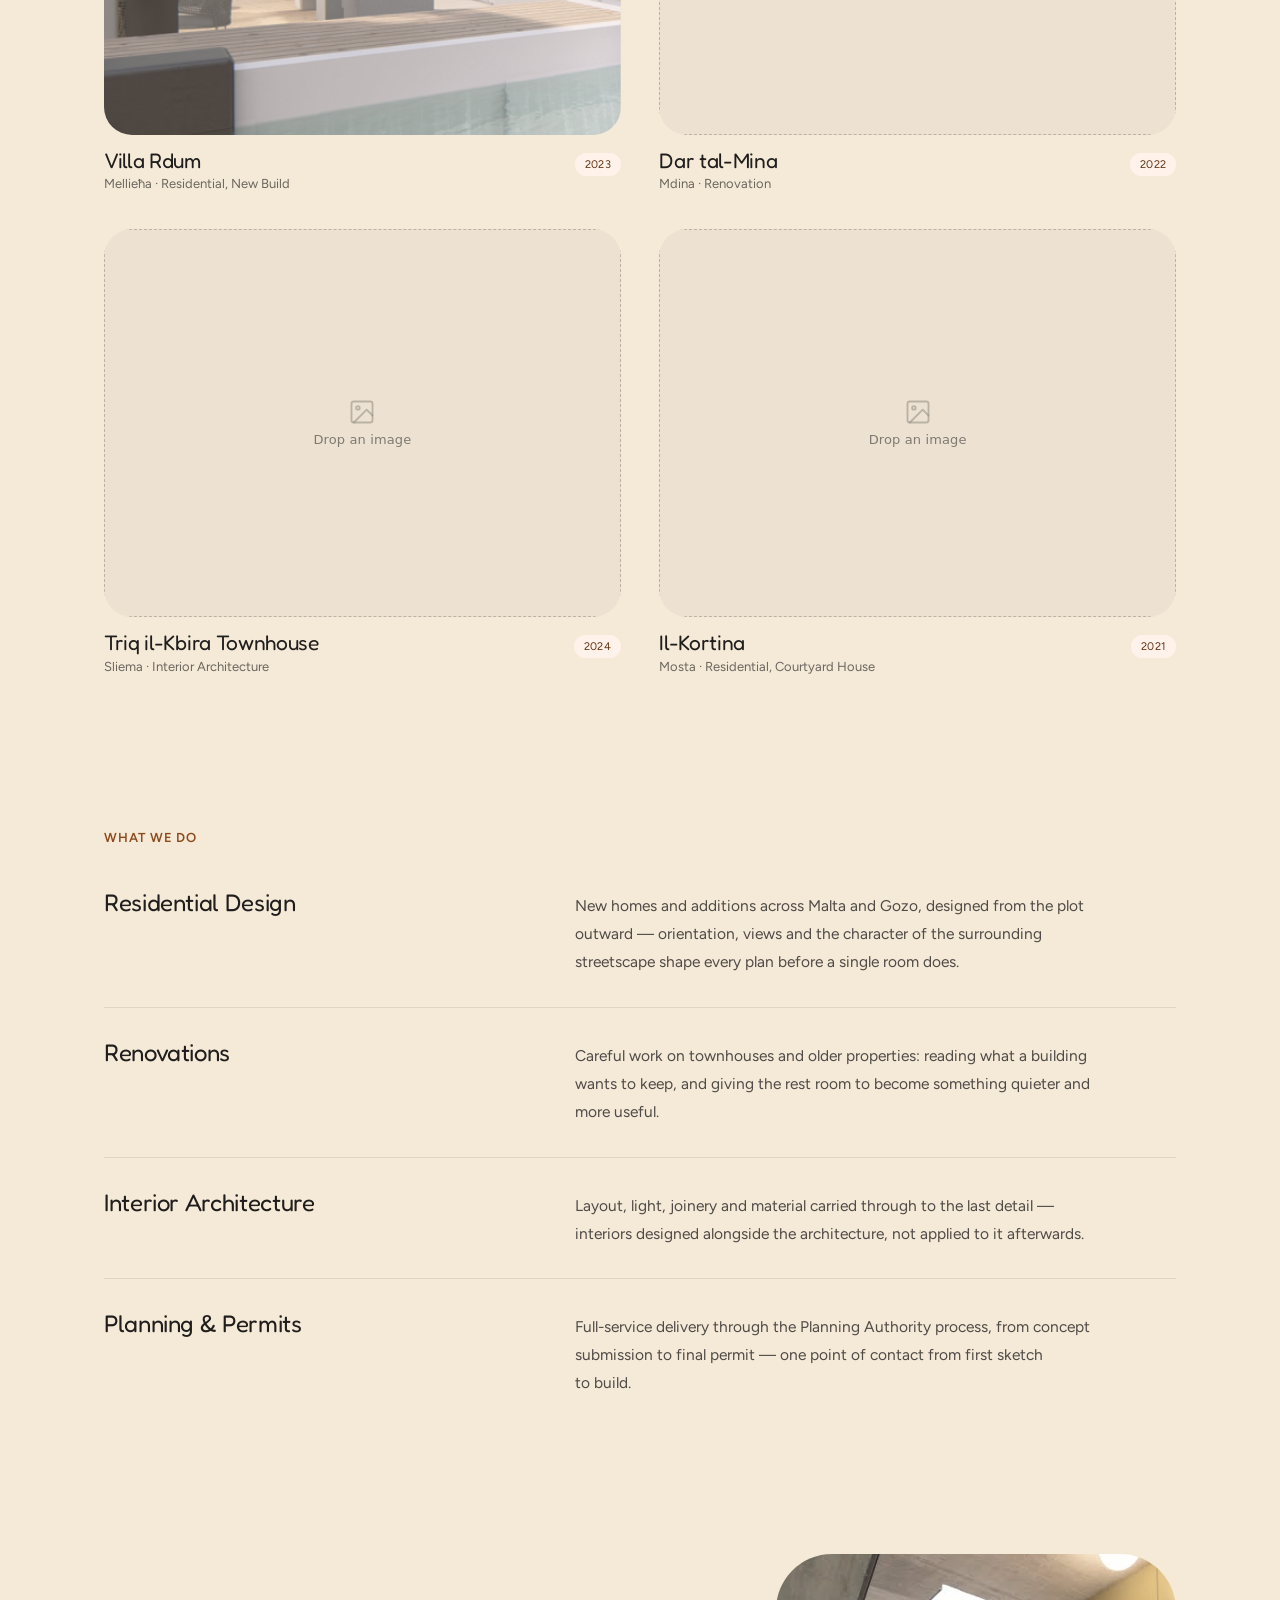
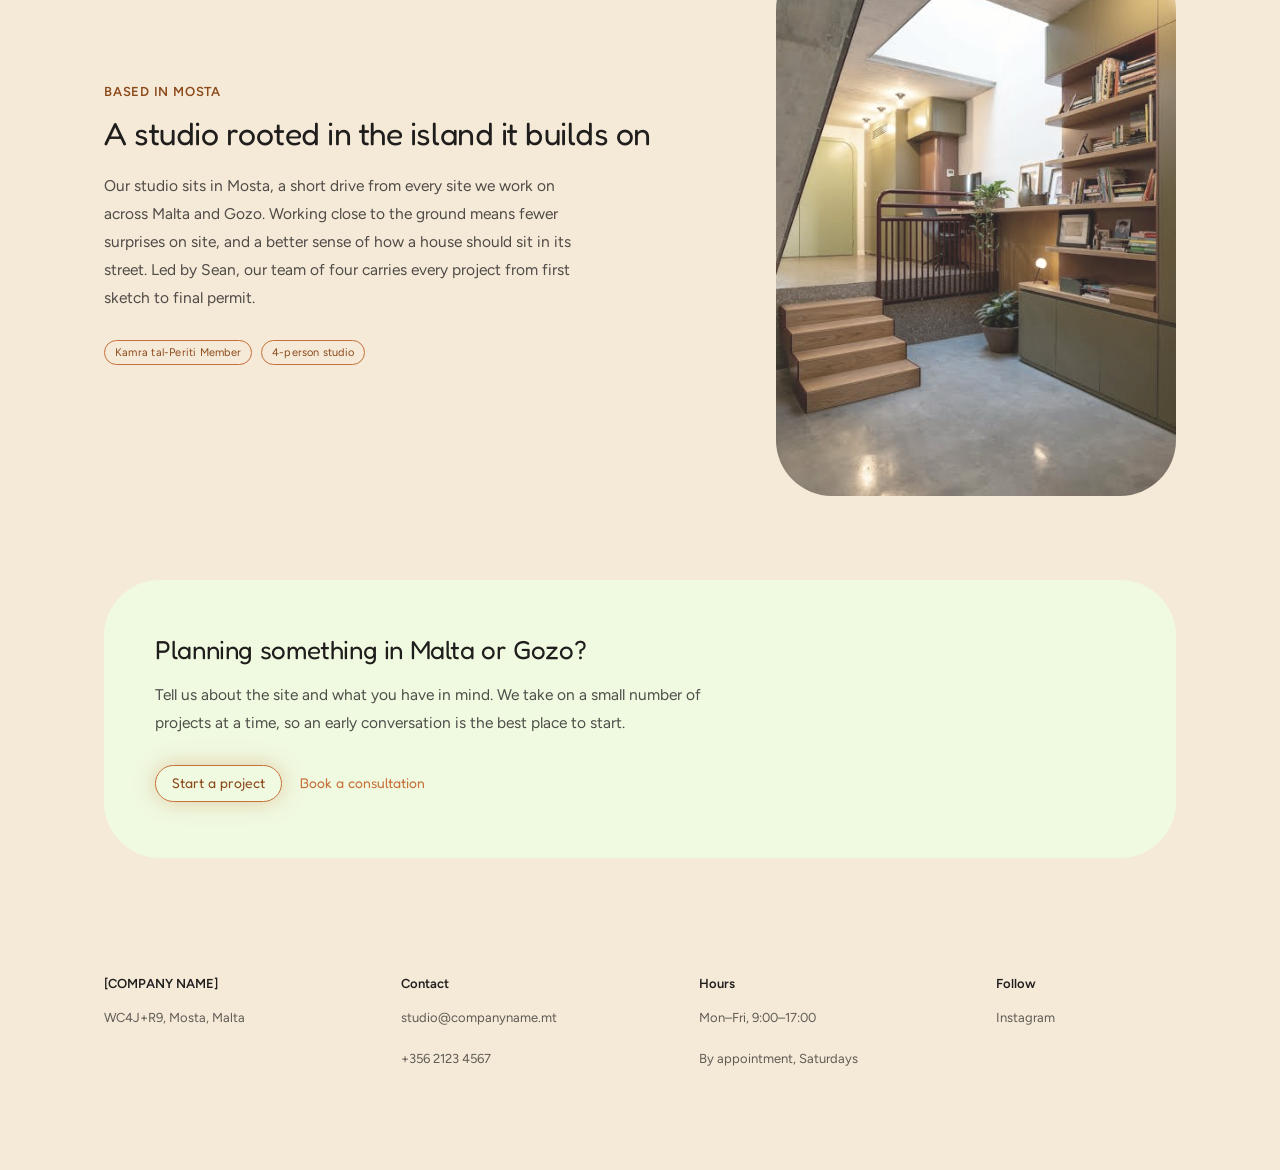
==== commit 52a10927: "additions" ====
--- a/index.html
+++ b/index.html
@@ -4,9 +4,11 @@
 <meta charset="utf-8" />
 <meta name="viewport" content="width=device-width, initial-scale=1" />
 <title>[COMPANY NAME] — Architecture Studio, Mosta</title>
+<link rel="stylesheet" href="https://fonts.googleapis.com/css2?family=Fredoka:wght@400..700&display=swap">
 <script src="./ds-base.js"></script>
 <style>
 :root {
+  --font-heading: "Fredoka", system-ui, sans-serif;
   --leading: 28px;
   --half: 14px;
   --edge: clamp(20px, 5vw, 72px);
@@ -19,7 +21,7 @@
   background: radial-gradient(ellipse at center, transparent 70%, color-mix(in srgb, var(--color-bg) 55%, transparent) 100%); }
 .wrap { max-width: 1200px; margin: 0 auto; padding: 0 var(--edge); }
 .nav { padding-inline: max(var(--edge), calc((100% - 1200px) / 2 + var(--edge))); position: sticky; top: 0;
-  background: color-mix(in srgb, var(--color-bg) 92%, transparent); backdrop-filter: blur(6px); z-index: 60; }
+  background: color-mix(in srgb, var(--color-bg) 92%, transparent); backdrop-filter: blur(6px); z-index: 60; pointer-events: auto; }
 .nav::after { content: ""; position: absolute; left: 0; right: 0; top: 100%; height: 72px; pointer-events: none;
   background: linear-gradient(to bottom,
     color-mix(in srgb, var(--color-bg) 92%, transparent) 0%,
@@ -231,23 +233,25 @@
 </style>
 </head>
 <body>
-<div class="viewport-vignette"></div>
+<div class="viewport-vignette">
 <nav class="nav">
   <a href="index.html" class="nav-brand" style="text-decoration:none;color:inherit;">[COMPANY NAME]</a>
-  <a href="#work">Work</a>
-  <a href="#studio">Studio</a>
-  <a href="#services">Services</a>
-  <a href="#contact">Contact</a>
-  <button type="button" class="btn btn-primary">Start a project</button>
-  <button type="button" class="btn btn-icon" id="nav-search-btn" aria-label="Search the site (⌘/Ctrl + Space)" title="Search (⌘/Ctrl + Space)" aria-haspopup="dialog">
+  <a href="#work" data-i18n="nav.work">Work</a>
+  <a href="#studio" data-i18n="nav.studio">Studio</a>
+  <a href="#services" data-i18n="nav.services">Services</a>
+  <a href="#contact" data-i18n="nav.contact">Contact</a>
+  <button type="button" class="btn btn-primary" data-i18n="nav.start">Start a project</button>
+  <button type="button" class="btn btn-icon" id="nav-search-btn" data-i18n-placeholder="nav.search_aria" aria-label="Search the site (⌘/Ctrl + Space)" title="Search (⌘/Ctrl + Space)" aria-haspopup="dialog">
     <svg width="18" height="18" viewBox="0 0 24 24" fill="none" stroke="currentColor" stroke-width="2.75" stroke-linecap="round" stroke-linejoin="round"><circle cx="11" cy="11" r="7"></circle><line x1="21" y1="21" x2="16.65" y2="16.65"></line></svg>
   </button>
+  <button type="button" class="btn btn-icon" id="lang-toggle-btn" aria-label="Switch language" title="Switch language" style="font-family:var(--font-body); font-weight:600; font-size:13px; letter-spacing:0.02em;">EN</button>
 </nav>
+</div>
 
 <div id="search-overlay" style="display:none; position:fixed; inset:0; z-index:200; background:color-mix(in srgb, var(--color-neutral-900) 55%, transparent); backdrop-filter:blur(2px); align-items:flex-start; justify-content:center;">
  <div class="search-outer" style="width:100%; max-width:640px; margin:12vh 0 0;">
   <div class="search-inner" style="background:var(--color-bg); border-radius:var(--radius-lg); padding:var(--space-3); box-shadow:var(--shadow-lg);">
-    <input type="search" id="site-search-input" placeholder="Search projects, services, pages…" aria-label="Search the site"
+    <input type="search" id="site-search-input" placeholder="Search projects, services, pages…" data-i18n-placeholder="search.placeholder" aria-label="Search the site"
       style="width:100%; box-sizing:border-box; font-size:18px; font-family:var(--font-body); padding:12px 14px; border:1px solid var(--color-divider); border-radius:var(--radius-md); background:var(--color-surface); color:var(--color-text);" />
     <div id="site-search-results" style="margin-top:var(--half); max-height:50vh; overflow-y:auto; scrollbar-width:none;"></div>
     <style>#site-search-results::-webkit-scrollbar{display:none;}</style>
@@ -258,13 +262,13 @@
 <section class="hero">
   <div class="hero-carousel-wrap">
     <div class="hero-carousel" id="hero-carousel">
-      <figure class="hero-slide washed"><image-slot id="hero-photo-1" shape="rect" role="img" aria-label="Sunlit limestone facade of a residence in Malta"></image-slot></figure>
+      <figure class="hero-slide washed"><image-slot id="hero-photo-1" shape="rect" role="img" aria-label="Sunlit limestone facade of a residence in Malta" src="uploads/grafik-7e4d8a2e.png"></image-slot></figure>
       <figure class="hero-slide washed"><image-slot id="hero-photo-2" shape="rect" role="img" aria-label="Courtyard house with olive tree, Mosta"></image-slot></figure>
-      <figure class="hero-slide washed"><image-slot id="hero-photo-3" shape="rect" role="img" aria-label="Restored townhouse interior, Mdina"></image-slot></figure>
+      <figure class="hero-slide washed"><image-slot id="hero-photo-3" shape="rect" role="img" aria-label="Restored townhouse interior, Mdina" src="uploads/grafik.png"></image-slot></figure>
       <figure class="hero-slide washed"><image-slot id="hero-photo-4" shape="rect" role="img" aria-label="Living room opening onto the bay, Mellieħa"></image-slot></figure>
       <figure class="hero-slide washed"><image-slot id="hero-photo-5" shape="rect" role="img" aria-label="Timber joinery detail, Sliema townhouse"></image-slot></figure>
       <figure class="hero-slide washed"><image-slot id="hero-photo-6" shape="rect" role="img" aria-label="Limestone facade detail at dusk"></image-slot></figure>
-      <figure class="hero-slide washed"><image-slot id="hero-photo-7" shape="rect" role="img" aria-label="Stone terrace overlooking the countryside, Gozo"></image-slot></figure>
+      <figure class="hero-slide washed"><image-slot id="hero-photo-7" shape="rect" role="img" aria-label="Stone terrace overlooking the countryside, Gozo" src="uploads/grafik-0de7c8df.png"></image-slot></figure>
       <figure class="hero-slide washed"><image-slot id="hero-photo-8" shape="rect" role="img" aria-label="Farmhouse renovation living wing, Mosta"></image-slot></figure>
       <figure class="hero-slide washed" aria-hidden="true"><image-slot id="hero-photo-1-clone" shape="rect" role="img" aria-label="Sunlit limestone facade of a residence in Malta"></image-slot></figure>
     </div>
@@ -277,10 +281,10 @@
   </div>
   <div class="hero-dots" id="hero-dots"></div>
   <div class="hero-inner">
-    <h1 class="display"><span class="line">Architecture, drawn</span> <span class="line">from limestone light.</span></h1>
-    <p class="sub">[COMPANY NAME] is a boutique studio in Mosta designing homes, additions and interiors across Malta and Gozo — quiet, considered work built from the island's own stone and sun.</p>
+    <h1 class="display"><span class="line" data-i18n="hero.line1">Architecture, drawn</span> <span class="line" data-i18n="hero.line2">from limestone light.</span></h1>
+    <p class="sub" data-i18n="hero.sub">[COMPANY NAME] is a boutique studio in Mosta designing homes, additions and interiors across Malta and Gozo — quiet, considered work built from the island's own stone and sun.</p>
     <div class="row">
-      <button type="button" class="btn btn-primary">Start a project</button>
+      <button type="button" class="btn btn-primary" data-i18n="nav.start">Start a project</button>
     </div>
   </div>
 </section>
@@ -288,59 +292,59 @@
 <div class="wrap">
 
   <section class="statement reveal" id="studio">
-    <p>We design from the site outward — the fall of light, the run of a wall, the way a room should feel at six in the evening — before we design from a brief.</p>
+    <p data-i18n="statement.text">We design from the site outward — the fall of light, the run of a wall, the way a room should feel at six in the evening — before we design from a brief.</p>
   </section>
 
   <section class="work" id="work">
     <div class="reveal" style="display:flex; align-items:baseline; justify-content:space-between; gap:var(--space-3); flex-wrap:wrap;">
-      <span class="kicker" style="margin-bottom:0;">Selected work</span>
-      <a href="work.html" class="btn btn-primary" style="white-space:nowrap;">View all projects</a>
+      <span class="kicker" style="margin-bottom:0;" data-i18n="work.kicker">Selected work</span>
+      <a href="work.html" class="btn btn-primary" style="white-space:nowrap;" data-i18n="work.viewall">View all projects</a>
     </div>
     <div class="work-grid reveal-stagger" id="featured-grid" style="margin-top:var(--leading);"></div>
   </section>
 
   <section class="features" id="services">
-    <span class="kicker reveal">What we do</span>
+    <span class="kicker reveal" data-i18n="services.kicker">What we do</span>
     <div class="feature reveal">
-      <h2 class="f-title">Residential Design</h2>
-      <p class="f-copy">New homes and additions across Malta and Gozo, designed from the plot outward — orientation, views and the character of the surrounding streetscape shape every plan before a single room does.</p>
+      <h2 class="f-title" data-i18n="services.residential.title">Residential Design</h2>
+      <p class="f-copy" data-i18n="services.residential.copy">New homes and additions across Malta and Gozo, designed from the plot outward — orientation, views and the character of the surrounding streetscape shape every plan before a single room does.</p>
     </div>
     <div class="feature reveal">
-      <h2 class="f-title">Renovations</h2>
-      <p class="f-copy">Careful work on townhouses and older properties: reading what a building wants to keep, and giving the rest room to become something quieter and more useful.</p>
+      <h2 class="f-title" data-i18n="services.renovations.title">Renovations</h2>
+      <p class="f-copy" data-i18n="services.renovations.copy">Careful work on townhouses and older properties: reading what a building wants to keep, and giving the rest room to become something quieter and more useful.</p>
     </div>
     <div class="feature reveal">
-      <h2 class="f-title">Interior Architecture</h2>
-      <p class="f-copy">Layout, light, joinery and material carried through to the last detail — interiors designed alongside the architecture, not applied to it afterwards.</p>
+      <h2 class="f-title" data-i18n="services.interior.title">Interior Architecture</h2>
+      <p class="f-copy" data-i18n="services.interior.copy">Layout, light, joinery and material carried through to the last detail — interiors designed alongside the architecture, not applied to it afterwards.</p>
     </div>
     <div class="feature reveal">
-      <h2 class="f-title">Planning &amp; Permits</h2>
-      <p class="f-copy">Full-service delivery through the Planning Authority process, from concept submission to final permit — one point of contact from first sketch to build.</p>
+      <h2 class="f-title" data-i18n="services.planning.title">Planning &amp; Permits</h2>
+      <p class="f-copy" data-i18n="services.planning.copy">Full-service delivery through the Planning Authority process, from concept submission to final permit — one point of contact from first sketch to build.</p>
     </div>
   </section>
 
   <section class="split">
     <div class="split-copy reveal">
-      <span class="kicker">Based in Mosta</span>
-      <h2 class="split-title">A studio rooted in the island it builds on</h2>
-      <p class="note">Our studio sits in Mosta, a short drive from every site we work on across Malta and Gozo. Working close to the ground means fewer surprises on site, and a better sense of how a house should sit in its street. Led by Sean, our team of four carries every project from first sketch to final permit.</p>
+      <span class="kicker" data-i18n="split.kicker">Based in Mosta</span>
+      <h2 class="split-title" data-i18n="split.title">A studio rooted in the island it builds on</h2>
+      <p class="note" data-i18n="split.note">Our studio sits in Mosta, a short drive from every site we work on across Malta and Gozo. Working close to the ground means fewer surprises on site, and a better sense of how a house should sit in its street. Led by Sean, our team of four carries every project from first sketch to final permit.</p>
       <div class="credentials">
-        <span class="tag tag-outline">Kamra tal-Periti Member</span>
-        <span class="tag tag-outline">4-person studio</span>
+        <span class="tag tag-outline" data-i18n="split.badge1">Kamra tal-Periti Member</span>
+        <span class="tag tag-outline" data-i18n="split.badge2">4-person studio</span>
       </div>
     </div>
     <figure class="split-figure washed reveal">
-      <image-slot id="studio-photo" shape="rect" role="img" aria-label="Studio workspace with material samples and drawings"></image-slot>
+      <image-slot id="studio-photo" shape="rect" role="img" aria-label="Studio workspace with material samples and drawings" src="uploads/grafik-74654617.png"></image-slot>
     </figure>
   </section>
 
   <section class="close reveal" id="contact">
     <div class="patch">
-      <h3>Planning something in Malta or Gozo?</h3>
-      <p class="sub">Tell us about the site and what you have in mind. We take on a small number of projects at a time, so an early conversation is the best place to start.</p>
+      <h3 data-i18n="contact.title">Planning something in Malta or Gozo?</h3>
+      <p class="sub" data-i18n="contact.sub">Tell us about the site and what you have in mind. We take on a small number of projects at a time, so an early conversation is the best place to start.</p>
       <div class="row">
-        <button type="button" class="btn btn-primary">Start a project</button>
-        <a href="mailto:studio@companyname.mt?subject=Consultation%20request" class="btn btn-ghost">Book a consultation</a>
+        <button type="button" class="btn btn-primary" data-i18n="nav.start">Start a project</button>
+        <a href="mailto:studio@companyname.mt?subject=Consultation%20request" class="btn btn-ghost" data-i18n="contact.cta2">Book a consultation</a>
       </div>
     </div>
   </section>
@@ -348,21 +352,21 @@
   <footer>
     <div class="col">
       <p class="col-title">[COMPANY NAME]</p>
-      <p>WC4J+V8F, Mosta, Malta</p>
+      <p><a href="https://www.google.com/maps/search/?api=1&query=WC4J%2BR9+Mosta" target="_blank" rel="noopener">WC4J+R9, Mosta, Malta</a></p>
     </div>
     <div class="col">
-      <p class="col-title">Contact</p>
+      <p class="col-title" data-i18n="footer.contact">Contact</p>
       <p><a href="mailto:studio@companyname.mt">studio@companyname.mt</a></p>
       <p><a href="tel:+35621234567">+356 2123 4567</a></p>
     </div>
     <div class="col">
-      <p class="col-title">Hours</p>
-      <p>Mon–Fri, 9:00–17:00</p>
-      <p>By appointment, Saturdays</p>
+      <p class="col-title" data-i18n="footer.hours">Hours</p>
+      <p data-i18n="footer.hours1">Mon–Fri, 9:00–17:00</p>
+      <p data-i18n="footer.hours2">By appointment, Saturdays</p>
     </div>
     <div class="col">
-      <p class="col-title">Follow</p>
-      <p><a href="#">Instagram</a></p>
+      <p class="col-title" data-i18n="footer.follow">Follow</p>
+      <p><a href="https://instagram.com/companyname" target="_blank" rel="noopener">Instagram</a></p>
     </div>
   </footer>
 </div>
@@ -372,8 +376,11 @@
 (async () => {
   const projects = await loadProjects();
   const featured = projects.filter(p => p.featured);
-  document.getElementById('featured-grid').innerHTML = featured.map(projectCardHTML).join('');
+  function renderFeatured() { document.getElementById('featured-grid').innerHTML = featured.map(p => projectCardHTML(p)).join(''); }
+  renderFeatured();
+  document.addEventListener('sitelangchange', renderFeatured);
   wireSiteSearch(projects);
+  wireLangSelector();
 
   const carousel = document.getElementById('hero-carousel');
   const slides = [...carousel.children];
@@ -412,6 +419,7 @@
     if (i !== active) { active = i; setDot(((active % realCount) + realCount) % realCount); }
   }, { passive: true });
   function resetTimer() { clearInterval(timer); timer = setInterval(() => goTo(active + 1), 5000); }
+  setDot(0);
   resetTimer();
 
   const io = new IntersectionObserver((entries) => {
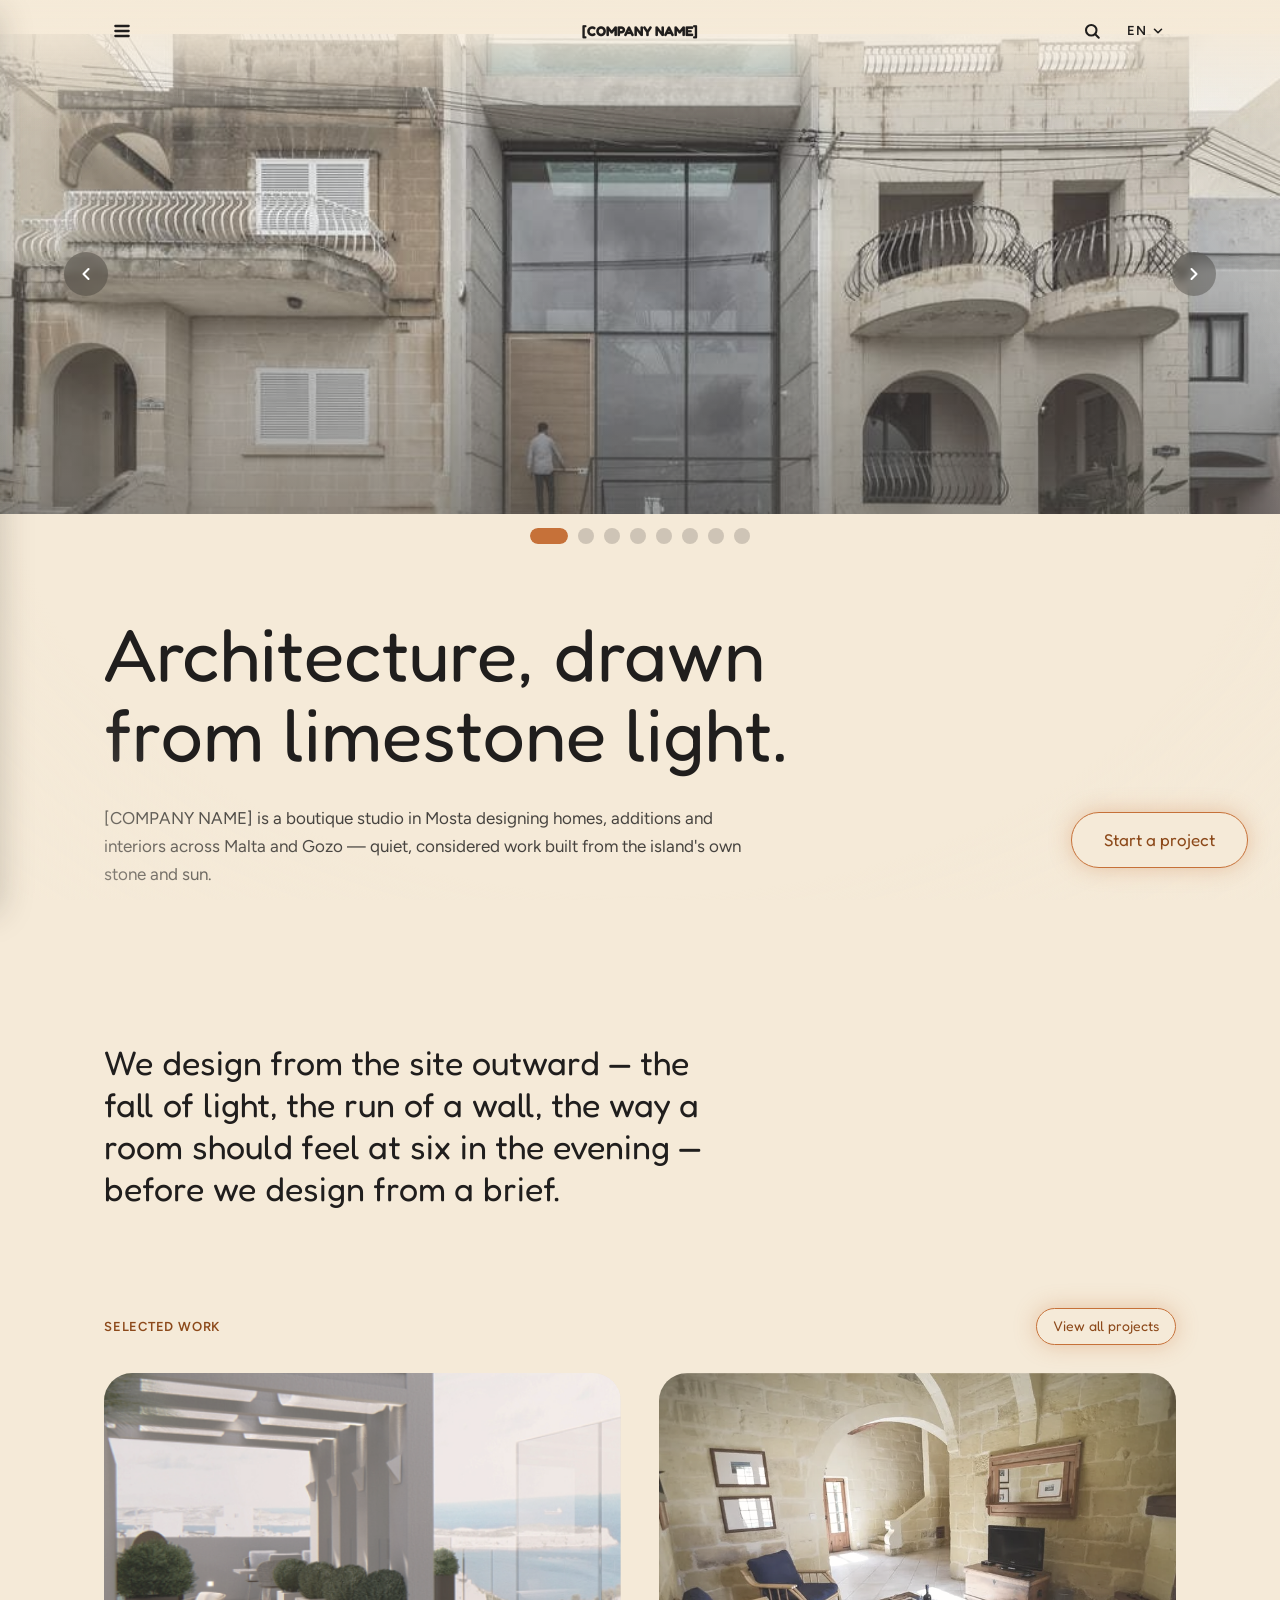
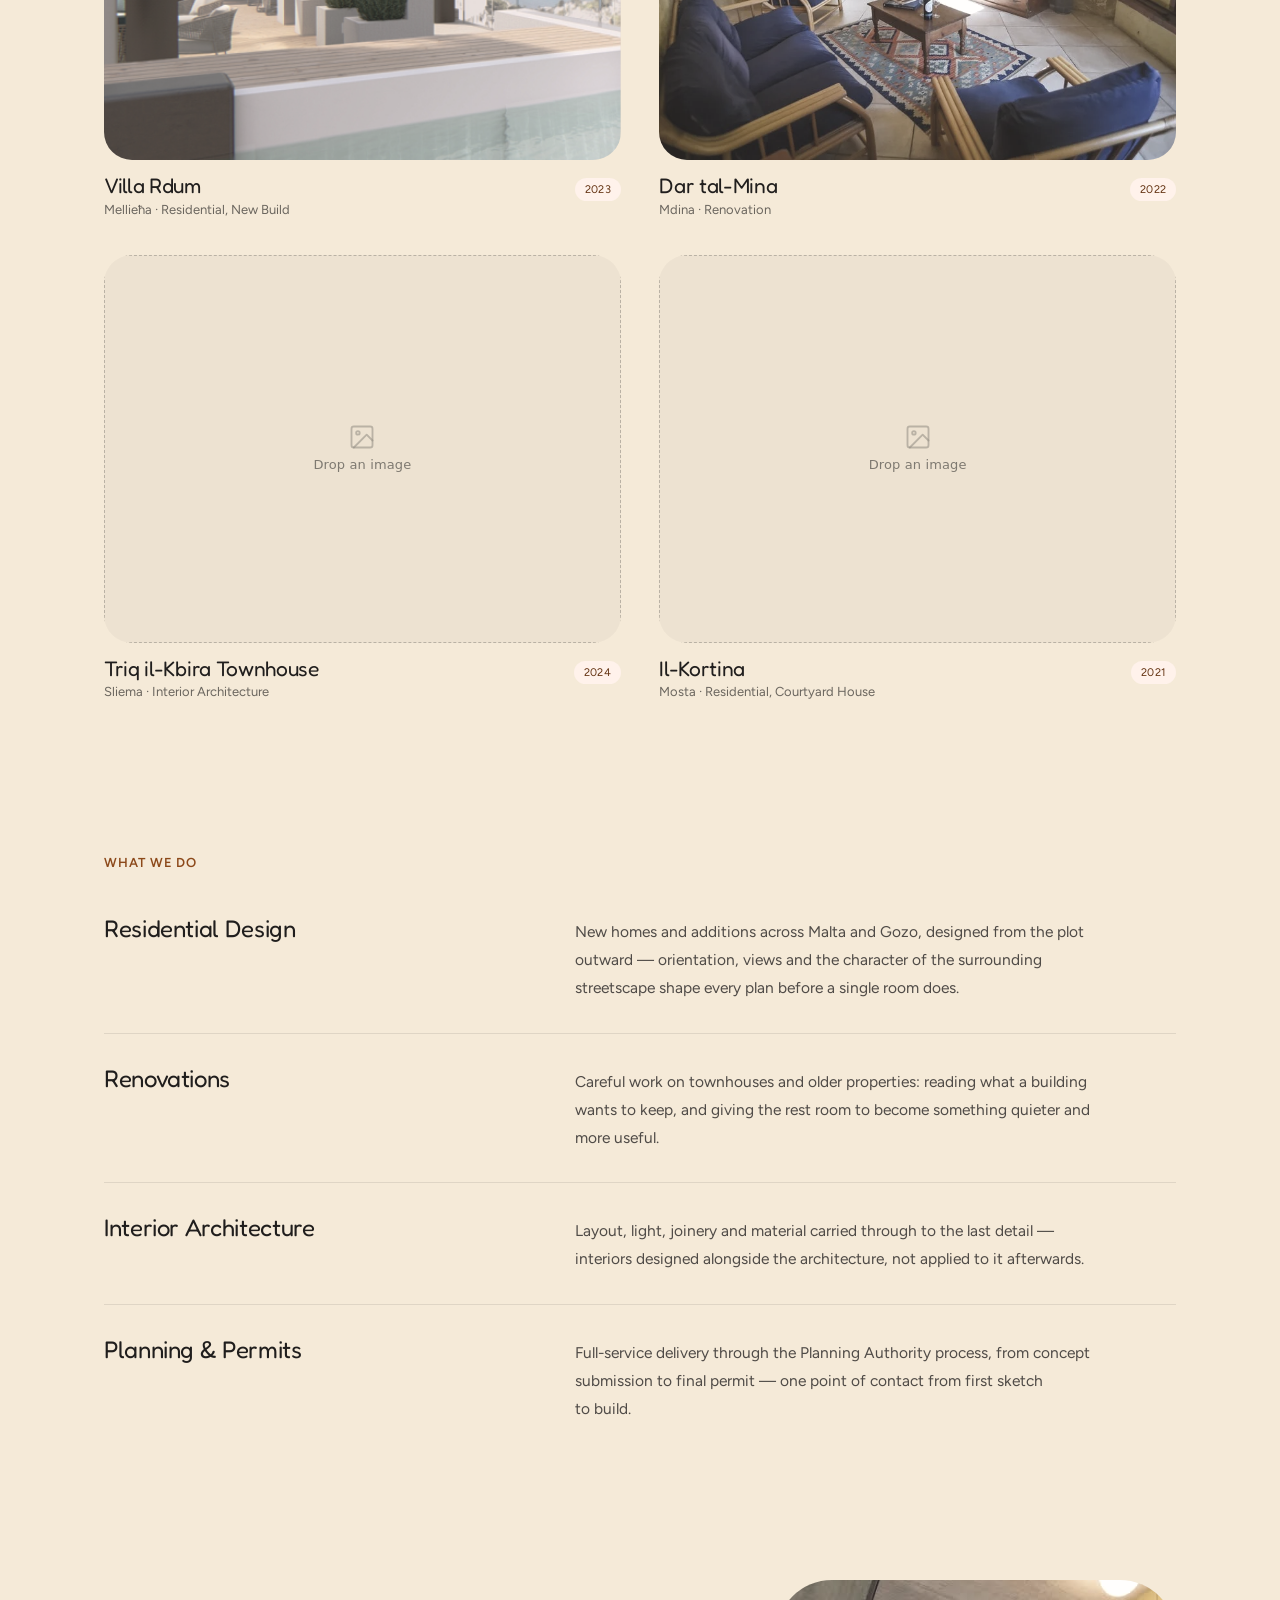
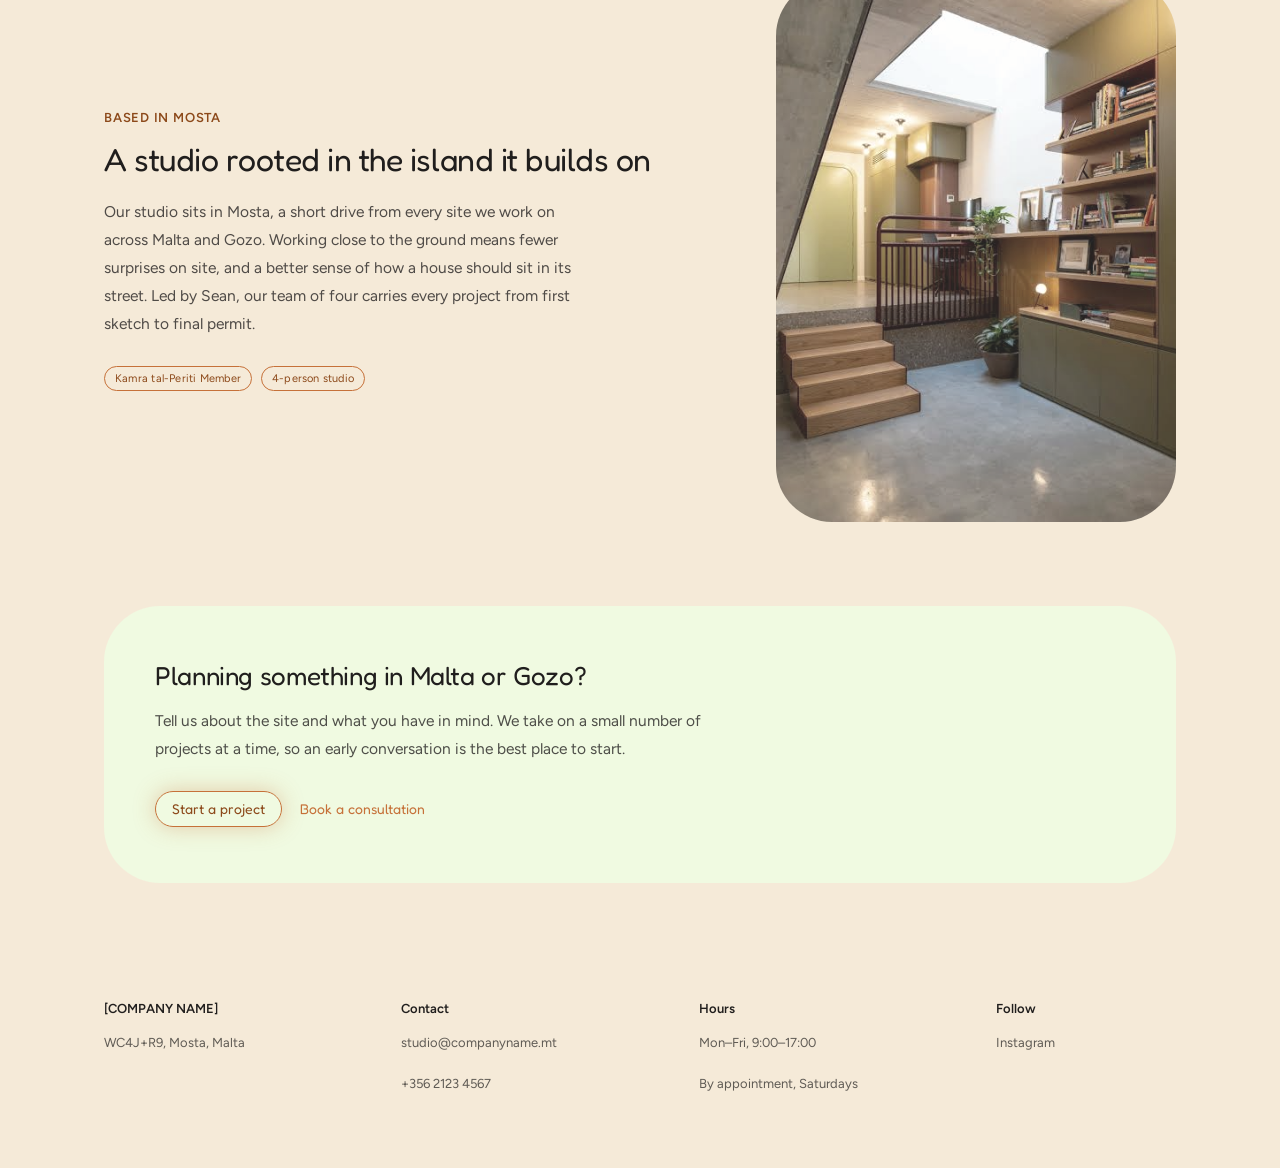
==== commit 4e404008: "changes" ====
--- a/index.html
+++ b/index.html
@@ -6,6 +6,7 @@
 <title>[COMPANY NAME] — Architecture Studio, Mosta</title>
 <link rel="stylesheet" href="https://fonts.googleapis.com/css2?family=Fredoka:wght@400..700&display=swap">
 <script src="./ds-base.js"></script>
+<link rel="stylesheet" href="nav.css">
 <style>
 :root {
   --font-heading: "Fredoka", system-ui, sans-serif;
@@ -20,18 +21,7 @@
 .viewport-vignette { position: fixed; inset: 0; z-index: 50; pointer-events: none;
   background: radial-gradient(ellipse at center, transparent 70%, color-mix(in srgb, var(--color-bg) 55%, transparent) 100%); }
 .wrap { max-width: 1200px; margin: 0 auto; padding: 0 var(--edge); }
-.nav { padding-inline: max(var(--edge), calc((100% - 1200px) / 2 + var(--edge))); position: sticky; top: 0;
-  background: color-mix(in srgb, var(--color-bg) 92%, transparent); backdrop-filter: blur(6px); z-index: 60; pointer-events: auto; }
-.nav::after { content: ""; position: absolute; left: 0; right: 0; top: 100%; height: 72px; pointer-events: none;
-  background: linear-gradient(to bottom,
-    color-mix(in srgb, var(--color-bg) 92%, transparent) 0%,
-    color-mix(in srgb, var(--color-bg) 70%, transparent) 30%,
-    color-mix(in srgb, var(--color-bg) 35%, transparent) 60%,
-    transparent 100%); }
-.nav a { white-space: nowrap; }
-.nav .btn { white-space: nowrap; }
-@media (max-width: 640px) { .nav a { display: none; } }
-
+.nav { background: transparent; }
 .kicker {
   display: block; font-size: 13px; line-height: var(--half);
   letter-spacing: 0.06em; text-transform: uppercase; font-weight: 600;
@@ -156,16 +146,6 @@
 .btn-primary:hover, .btn-primary:active { box-shadow: 0 0 22px color-mix(in srgb, var(--color-accent-600) 38%, transparent); background: transparent !important; }
 a.btn:hover, a.btn-primary:hover { text-decoration: none; }
 a.btn-primary:hover { color: var(--color-bg); }
-#search-overlay { opacity: 0; transition: opacity 0.28s ease; }
-#search-overlay.open { opacity: 1; }
-#search-overlay .search-outer { transform-origin: top center; transform: scaleY(0.82) rotate(-0.5deg);
-  transition: transform 0.42s cubic-bezier(0.34, 1.56, 0.64, 1); }
-#search-overlay .search-inner { transform-origin: center; transform: scaleX(0.82);
-  transition: transform 0.42s cubic-bezier(0.34, 1.56, 0.64, 1) 0.07s; }
-#search-overlay.open .search-outer { transform: scaleY(1) rotate(0deg); }
-#search-overlay.open .search-inner { transform: scaleX(1); }
-#nav-search-btn { border-radius: 999px; transition: background 0.2s ease, color 0.2s ease; }
-#nav-search-btn:hover { background: color-mix(in srgb, var(--color-accent) 14%, transparent); color: var(--color-accent-700); }
 
 .btn-primary { position: relative; color: var(--color-accent-700);
   border: 1.5px solid var(--color-accent); overflow: hidden; z-index: 0; transition: color 0.35s ease 0.05s;
@@ -233,35 +213,13 @@
 </style>
 </head>
 <body>
-<div class="viewport-vignette">
-<nav class="nav">
-  <a href="index.html" class="nav-brand" style="text-decoration:none;color:inherit;">[COMPANY NAME]</a>
-  <a href="#work" data-i18n="nav.work">Work</a>
-  <a href="#studio" data-i18n="nav.studio">Studio</a>
-  <a href="#services" data-i18n="nav.services">Services</a>
-  <a href="#contact" data-i18n="nav.contact">Contact</a>
-  <button type="button" class="btn btn-primary" data-i18n="nav.start">Start a project</button>
-  <button type="button" class="btn btn-icon" id="nav-search-btn" data-i18n-placeholder="nav.search_aria" aria-label="Search the site (⌘/Ctrl + Space)" title="Search (⌘/Ctrl + Space)" aria-haspopup="dialog">
-    <svg width="18" height="18" viewBox="0 0 24 24" fill="none" stroke="currentColor" stroke-width="2.75" stroke-linecap="round" stroke-linejoin="round"><circle cx="11" cy="11" r="7"></circle><line x1="21" y1="21" x2="16.65" y2="16.65"></line></svg>
-  </button>
-  <button type="button" class="btn btn-icon" id="lang-toggle-btn" aria-label="Switch language" title="Switch language" style="font-family:var(--font-body); font-weight:600; font-size:13px; letter-spacing:0.02em;">EN</button>
-</nav>
-</div>
-
-<div id="search-overlay" style="display:none; position:fixed; inset:0; z-index:200; background:color-mix(in srgb, var(--color-neutral-900) 55%, transparent); backdrop-filter:blur(2px); align-items:flex-start; justify-content:center;">
- <div class="search-outer" style="width:100%; max-width:640px; margin:12vh 0 0;">
-  <div class="search-inner" style="background:var(--color-bg); border-radius:var(--radius-lg); padding:var(--space-3); box-shadow:var(--shadow-lg);">
-    <input type="search" id="site-search-input" placeholder="Search projects, services, pages…" data-i18n-placeholder="search.placeholder" aria-label="Search the site"
-      style="width:100%; box-sizing:border-box; font-size:18px; font-family:var(--font-body); padding:12px 14px; border:1px solid var(--color-divider); border-radius:var(--radius-md); background:var(--color-surface); color:var(--color-text);" />
-    <div id="site-search-results" style="margin-top:var(--half); max-height:50vh; overflow-y:auto; scrollbar-width:none;"></div>
-    <style>#site-search-results::-webkit-scrollbar{display:none;}</style>
-  </div>
- </div>
-</div>
+<div class="viewport-vignette"></div>
+<div id="chrome-nav"></div>
 
 <section class="hero">
   <div class="hero-carousel-wrap">
     <div class="hero-carousel" id="hero-carousel">
+      <figure class="hero-slide washed" aria-hidden="true"><image-slot id="hero-photo-8-clone" shape="rect" role="img" aria-label="Farmhouse renovation living wing, Mosta"></image-slot></figure>
       <figure class="hero-slide washed"><image-slot id="hero-photo-1" shape="rect" role="img" aria-label="Sunlit limestone facade of a residence in Malta" src="uploads/grafik-7e4d8a2e.png"></image-slot></figure>
       <figure class="hero-slide washed"><image-slot id="hero-photo-2" shape="rect" role="img" aria-label="Courtyard house with olive tree, Mosta"></image-slot></figure>
       <figure class="hero-slide washed"><image-slot id="hero-photo-3" shape="rect" role="img" aria-label="Restored townhouse interior, Mdina" src="uploads/grafik.png"></image-slot></figure>
@@ -284,7 +242,6 @@
     <h1 class="display"><span class="line" data-i18n="hero.line1">Architecture, drawn</span> <span class="line" data-i18n="hero.line2">from limestone light.</span></h1>
     <p class="sub" data-i18n="hero.sub">[COMPANY NAME] is a boutique studio in Mosta designing homes, additions and interiors across Malta and Gozo — quiet, considered work built from the island's own stone and sun.</p>
     <div class="row">
-      <button type="button" class="btn btn-primary" data-i18n="nav.start">Start a project</button>
     </div>
   </div>
 </section>
@@ -343,7 +300,7 @@
       <h3 data-i18n="contact.title">Planning something in Malta or Gozo?</h3>
       <p class="sub" data-i18n="contact.sub">Tell us about the site and what you have in mind. We take on a small number of projects at a time, so an early conversation is the best place to start.</p>
       <div class="row">
-        <button type="button" class="btn btn-primary" data-i18n="nav.start">Start a project</button>
+        <a href="start-project.html" class="btn btn-primary" data-i18n="nav.start">Start a project</a>
         <a href="mailto:studio@companyname.mt?subject=Consultation%20request" class="btn btn-ghost" data-i18n="contact.cta2">Book a consultation</a>
       </div>
     </div>
@@ -371,9 +328,11 @@
   </footer>
 </div>
 <script src="image-slot.js"></script>
+<div id="chrome-float"></div>
 <script src="projects-data.js"></script>
 <script>
 (async () => {
+  renderSiteChrome();
   const projects = await loadProjects();
   const featured = projects.filter(p => p.featured);
   function renderFeatured() { document.getElementById('featured-grid').innerHTML = featured.map(p => projectCardHTML(p)).join(''); }
@@ -381,44 +340,94 @@
   document.addEventListener('sitelangchange', renderFeatured);
   wireSiteSearch(projects);
   wireLangSelector();
-
+  wireBackToTop();
+  wireSidebar();
+
+  // Slide layout: [cloneOfLast, real0..realN-1, cloneOfFirst]. Position sits on a
+  // real slide; landing on either clone triggers one instant, invisible jump to
+  // its real counterpart so prev/next can wrap indefinitely in both directions.
   const carousel = document.getElementById('hero-carousel');
   const slides = [...carousel.children];
-  const realCount = slides.length - 1;
+  const realCount = slides.length - 2;
   const dotsWrap = document.getElementById('hero-dots');
-  dotsWrap.innerHTML = slides.slice(0, realCount).map((_, i) => `<button type="button" class="hero-dot" aria-label="Go to image ${i + 1}" aria-current="${i === 0}"></button>`).join('');
+  dotsWrap.innerHTML = Array.from({ length: realCount }, (_, i) => `<button type="button" class="hero-dot" aria-label="Go to image ${i + 1}" aria-current="${i === 0}"></button>`).join('');
   const dots = [...dotsWrap.children];
-  let active = 0, timer, isSyncing = false;
-
-  function setDot(i) {
+  let pos = 1, timer, isAnimating = false;
+
+  function setDot(realIndex) {
     dots.forEach((d, di) => {
-      d.setAttribute('aria-current', String(di === i));
+      d.setAttribute('aria-current', String(di === realIndex));
       d.classList.remove('filling');
     });
-    void dots[i].offsetWidth;
-    dots[i].classList.add('filling');
-  }
-
-  function goTo(i, instant) {
-    active = i;
-    isSyncing = true;
-    carousel.scrollTo({ left: carousel.clientWidth * active, behavior: instant ? 'auto' : 'smooth' });
-    setDot(((active % realCount) + realCount) % realCount);
-    clearTimeout(carousel._syncEnd);
-    carousel._syncEnd = setTimeout(() => {
-      isSyncing = false;
-      if (active === realCount) { active = 0; goTo(0, true); }
-    }, instant ? 0 : 500);
-  }
-  dots.forEach((d, i) => d.addEventListener('click', () => { goTo(i); resetTimer(); }));
-  document.getElementById('hero-prev').addEventListener('click', () => { goTo(Math.max(active - 1, 0)); resetTimer(); });
-  document.getElementById('hero-next').addEventListener('click', () => { goTo(active + 1); resetTimer(); });
+    void dots[realIndex].offsetWidth;
+    dots[realIndex].classList.add('filling');
+  }
+
+  function realIndexOf(p) { return ((p - 1) % realCount + realCount) % realCount; }
+
+  function scrollToPos(p, instant) {
+    if (instant) {
+      // Momentum from a fling can fight a scrollTo() while snap-type is still
+      // active, making the instant wrap look stuck or snap back. Disable
+      // snapping for the one frame the jump happens in, then restore it.
+      carousel.style.scrollSnapType = 'none';
+      carousel.scrollLeft = carousel.clientWidth * p;
+      requestAnimationFrame(() => { carousel.style.scrollSnapType = ''; });
+    } else {
+      carousel.scrollTo({ left: carousel.clientWidth * p, behavior: 'smooth' });
+    }
+  }
+
+  function step(delta) {
+    if (isAnimating) return;
+    isAnimating = true;
+    pos += delta;
+    scrollToPos(pos, false);
+    setDot(realIndexOf(pos));
+    clearTimeout(carousel._settleTimer);
+    carousel._settleTimer = setTimeout(() => {
+      if (pos === slides.length - 1) { pos = 1; scrollToPos(pos, true); }
+      else if (pos === 0) { pos = slides.length - 2; scrollToPos(pos, true); }
+      isAnimating = false;
+    }, 520);
+  }
+
+  function goToReal(realIndex) {
+    if (isAnimating) return;
+    isAnimating = true;
+    pos = realIndex + 1;
+    scrollToPos(pos, false);
+    setDot(realIndex);
+    clearTimeout(carousel._settleTimer);
+    carousel._settleTimer = setTimeout(() => { isAnimating = false; }, 520);
+  }
+
+  dots.forEach((d, i) => d.addEventListener('click', () => { goToReal(i); resetTimer(); }));
+  document.getElementById('hero-prev').addEventListener('click', () => { step(-1); resetTimer(); });
+  document.getElementById('hero-next').addEventListener('click', () => { step(1); resetTimer(); });
+  function settleWrap() {
+    if (pos === slides.length - 1) { pos = 1; scrollToPos(pos, true); }
+    else if (pos === 0) { pos = slides.length - 2; scrollToPos(pos, true); }
+  }
   carousel.addEventListener('scroll', () => {
-    if (isSyncing) return;
-    const i = Math.round(carousel.scrollLeft / carousel.clientWidth);
-    if (i !== active) { active = i; setDot(((active % realCount) + realCount) % realCount); }
+    if (isAnimating) return;
+    const p = Math.round(carousel.scrollLeft / carousel.clientWidth);
+    if (p !== pos) { pos = p; setDot(realIndexOf(pos)); }
   }, { passive: true });
-  function resetTimer() { clearInterval(timer); timer = setInterval(() => goTo(active + 1), 5000); }
+  // Wait for the browser's own snap animation to fully finish (scrollend fires
+  // once it settles) before wrapping — a fixed short timeout fired mid-snap and
+  // the browser's own animation then fought the wrap, undoing it (left-drag case).
+  if ('onscrollend' in window) {
+    carousel.addEventListener('scrollend', () => { if (!isAnimating) settleWrap(); });
+  } else {
+    carousel.addEventListener('scroll', () => {
+      if (isAnimating) return;
+      clearTimeout(carousel._dragSettle);
+      carousel._dragSettle = setTimeout(settleWrap, 400);
+    }, { passive: true });
+  }
+  function resetTimer() { clearInterval(timer); timer = setInterval(() => step(1), 5000); }
+  scrollToPos(pos, true);
   setDot(0);
   resetTimer();
 
--- a/nav.css
+++ b/nav.css
@@ -0,0 +1,76 @@
+/* Shared site chrome: top nav, collapsible sidebar, language dropdown, search
+   overlay, and the floating start-project / back-to-top buttons. Injected by
+   renderSiteChrome() (projects-data.js) into #chrome-nav / #chrome-float
+   mount points — edit this file once and every page picks it up. */
+.nav { padding-inline: max(var(--edge), calc((100% - 1200px) / 2 + var(--edge))); position: fixed; top: 0; left: 0; right: 0; width: 100%; box-sizing: border-box;
+  background: transparent; z-index: 60; pointer-events: auto;
+  display: grid; grid-template-columns: 1fr auto 1fr; align-items: center; column-gap: var(--half); }
+.nav-brand { grid-column: 2; justify-self: center; font-size: 32px; font-weight: 700; }
+#menu-toggle-btn { grid-column: 1; justify-self: start; }
+.nav-right { grid-column: 3; justify-self: end; display: flex; align-items: center; gap: 6px; position: relative; }
+.nav::after { content: ""; position: absolute; left: 0; right: 0; top: 0; z-index: -1;
+  height: calc(100% + 72px); pointer-events: none;
+  background: linear-gradient(to bottom,
+    color-mix(in srgb, var(--color-bg) 92%, transparent) 0%,
+    color-mix(in srgb, var(--color-bg) 70%, transparent) 30%,
+    color-mix(in srgb, var(--color-bg) 35%, transparent) 60%,
+    transparent 100%); }
+
+#sidebar-backdrop { position: fixed; inset: 0; z-index: 205; background: color-mix(in srgb, var(--color-neutral-900) 45%, transparent);
+  opacity: 0; pointer-events: none; transition: opacity 0.3s ease; }
+#sidebar-backdrop.open { opacity: 1; pointer-events: auto; }
+#sidebar { position: fixed; top: 0; left: 0; bottom: 0; width: 300px; max-width: 82vw; background: var(--color-bg);
+  z-index: 210; box-shadow: var(--shadow-lg); transform: translateX(-100%); pointer-events: auto;
+  transition: transform 0.4s cubic-bezier(0.34, 1.1, 0.4, 1); display: flex; flex-direction: column;
+  padding: var(--space-4); box-sizing: border-box; }
+#sidebar.open { transform: translateX(0); }
+.sidebar-head { display: flex; align-items: center; justify-content: space-between; margin-bottom: calc(1.5 * var(--leading)); }
+.sidebar-brand { font-family: var(--font-heading); font-weight: var(--font-heading-weight); font-size: 20px; }
+.sidebar-links { display: flex; flex-direction: column; flex: 1; }
+.sidebar-links a { display: block; font-family: var(--font-heading); font-weight: var(--font-heading-weight);
+  font-size: 22px; padding: var(--half) 0; text-decoration: none; color: var(--color-text);
+  position: relative; border-bottom: 1px solid color-mix(in srgb, var(--color-text) 10%, transparent); }
+.sidebar-links a:last-child { border-bottom: none; margin-top: auto; }
+.sidebar-links a::after { content: ""; position: absolute; left: 0; right: 0; bottom: -1px; height: 2px;
+  background: var(--color-accent); transform: scaleX(0); transform-origin: left; transition: transform 0.3s ease; }
+.sidebar-links a:hover::after { transform: scaleX(1); }
+.sidebar-links a:hover { text-decoration: none; }
+
+#nav-search-btn { border-radius: 999px; transition: background 0.2s ease, color 0.2s ease; }
+#nav-search-btn:hover { background: color-mix(in srgb, var(--color-accent) 14%, transparent); color: var(--color-accent-700); }
+
+.lang-panel { position: absolute; top: calc(100% + 8px); right: 0; z-index: 220; opacity: 0; transition: opacity 0.28s ease; }
+.lang-panel.open { opacity: 1; }
+.lang-panel-outer { transform-origin: top right; transform: scaleY(0.82) rotate(-0.5deg); transition: transform 0.42s cubic-bezier(0.34, 1.56, 0.64, 1); }
+.lang-panel-inner { min-width: 150px; background: var(--color-bg); border-radius: var(--radius-lg); box-shadow: var(--shadow-lg); padding: 6px; box-sizing: border-box;
+  transform-origin: center; transform: scaleX(0.82); transition: transform 0.42s cubic-bezier(0.34, 1.56, 0.64, 1) 0.07s; }
+.lang-panel.open .lang-panel-outer { transform: scaleY(1) rotate(0deg); }
+.lang-panel.open .lang-panel-inner { transform: scaleX(1); }
+.lang-option { display: block; width: 100%; text-align: left; font-family: var(--font-body); font-size: 14px;
+  padding: 8px 12px; border: none; background: transparent; color: var(--color-text); cursor: pointer;
+  border-radius: var(--radius-md); }
+.lang-option:hover { background: color-mix(in srgb, var(--color-accent) 12%, transparent); }
+.lang-option[aria-selected="true"] { color: var(--color-accent-700); font-weight: 600; background: color-mix(in srgb, var(--color-accent) 10%, transparent); }
+
+#search-overlay { opacity: 0; transition: opacity 0.28s ease; pointer-events: none; }
+#search-overlay.open { opacity: 1; pointer-events: auto; }
+#search-overlay .search-outer { transform-origin: top center; transform: scaleY(0.82) rotate(-0.5deg);
+  transition: transform 0.42s cubic-bezier(0.34, 1.56, 0.64, 1); }
+#search-overlay .search-inner { transform-origin: center; transform: scaleX(0.82);
+  transition: transform 0.42s cubic-bezier(0.34, 1.56, 0.64, 1) 0.07s; }
+#search-overlay.open .search-outer { transform: scaleY(1) rotate(0deg); }
+#search-overlay.open .search-inner { transform: scaleX(1); }
+#site-search-results::-webkit-scrollbar { display: none; }
+
+#float-start { position: fixed; right: clamp(16px, 4vw, 32px); bottom: clamp(16px, 4vw, 32px); z-index: 90;
+  white-space: nowrap; font-size: 17px; padding: 17px 32px; background: var(--color-bg) !important; }
+#back-to-top { position: fixed; left: clamp(16px, 4vw, 32px); bottom: clamp(16px, 4vw, 32px); z-index: 90;
+  width: 52px; height: 52px; border-radius: 999px; border: none; background: var(--color-accent);
+  color: var(--color-bg); display: flex; align-items: center; justify-content: center; cursor: pointer;
+  box-shadow: var(--shadow-lg); opacity: 0; transform: translateY(16px) scale(0.9); pointer-events: none;
+  transition: opacity 0.35s ease, transform 0.35s cubic-bezier(0.34, 1.56, 0.64, 1), background 0.2s ease; }
+#back-to-top.show { opacity: 1; transform: translateY(0) scale(1); pointer-events: auto; }
+#back-to-top:hover { background: var(--color-accent-600); }
+#back-to-top:focus-visible { outline: 2px solid var(--color-accent); outline-offset: 2px; }
+
+@media (max-width: 640px) { .nav-brand { font-size: 24px; } }
